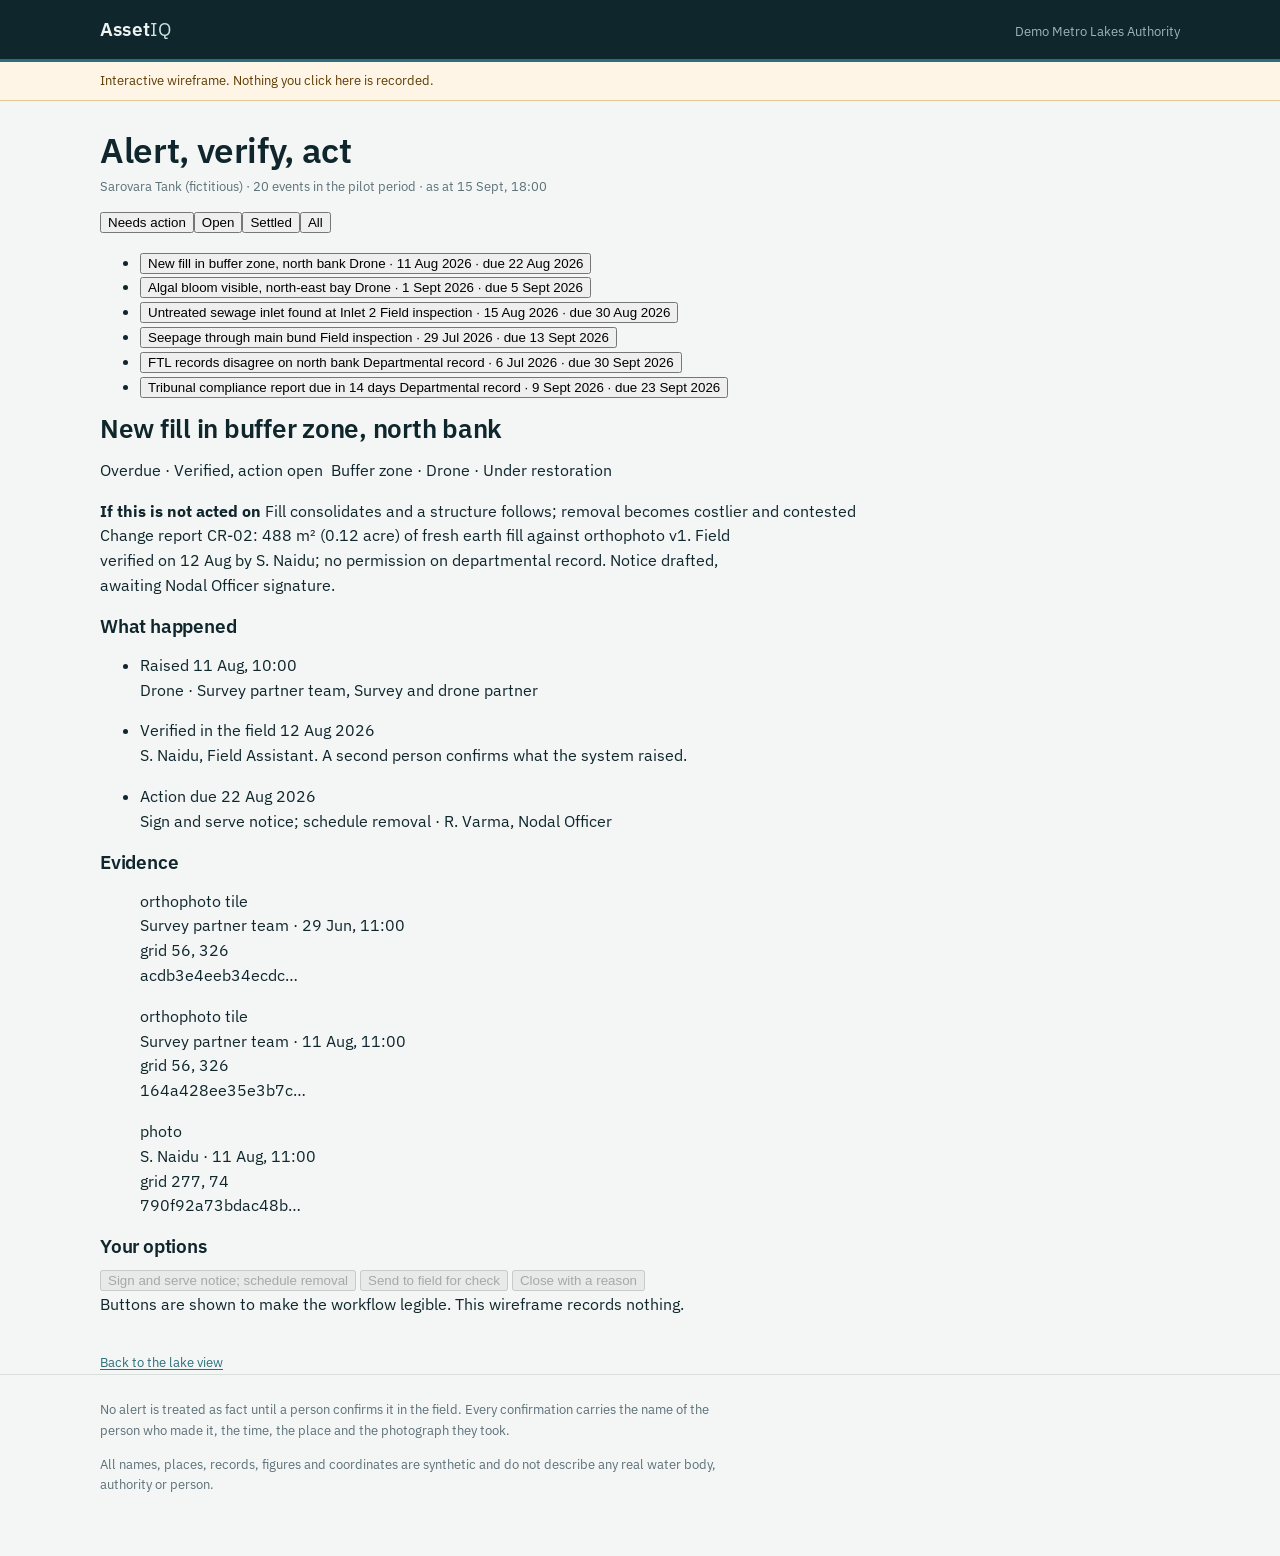
==== alerts.html @ a3ec504c "Add files via upload" ====
<!doctype html>
<html lang="en">
<head>
<meta charset="utf-8">
<meta name="viewport" content="width=device-width, initial-scale=1">
<meta name="robots" content="noindex, nofollow">
<title>Alerts — AssetIQ</title>
<link rel="preconnect" href="https://fonts.googleapis.com">
<link rel="preconnect" href="https://fonts.gstatic.com" crossorigin>
<link href="https://fonts.googleapis.com/css2?family=IBM+Plex+Sans:wght@400;600&display=swap" rel="stylesheet">
<link rel="stylesheet" href="assets/css/aiq.css">
</head>
<body>

<header class="masthead">
  <div class="wrap">
    <span class="wordmark">Asset<span>IQ</span></span>
    <span class="authority" id="authority"></span>
  </div>
</header>

<div class="demo-banner">
  <div class="wrap">Interactive wireframe. Nothing you click here is recorded.</div>
</div>

<main class="wrap">
  <section class="lake-head">
    <div class="row">
      <div>
        <h1>Alert, verify, act</h1>
        <p class="sub" id="sub"></p>
      </div>
    </div>
  </section>

  <div class="two-pane">
    <div>
      <div class="filters" id="filters"></div>
      <ul class="alert-list" id="list"></ul>
    </div>
    <section class="detail" id="detail"></section>
  </div>

  <a class="backlink" href="lake.html">Back to the lake view</a>
</main>

<footer class="site">
  <div class="wrap">
    <p>No alert is treated as fact until a person confirms it in the field. Every confirmation carries the name of the person who made it, the time, the place and the photograph they took.</p>
    <p id="dataline"></p>
  </div>
</footer>

<script src="assets/js/aiq-data.js"></script>
<script>
const FILTERS = [
  { id: "action", label: "Needs action" },
  { id: "open", label: "Open" },
  { id: "closed", label: "Settled" },
  { id: "all", label: "All" }
];
const OPEN_STATES = ["open", "verified_action_open", "escalated", "recorded"];

(async () => {
  const data = await aiqLoad().catch(err => { console.error(err); return null; });
  if (!data) {
    document.getElementById("sub").textContent =
      "The demonstration data did not load. Serve this folder over HTTP rather than opening the file directly.";
    return;
  }
  const asOf = data.officer_view.as_of.slice(0, 10);
  const byId = Object.fromEntries(data.events.map(e => [e.id, e]));
  const userName = id => {
    const u = data.users.find(u => u.id === id);
    return u ? `${u.name}, ${u.role}` : (id || "—");
  };
  const late = e => e.deadline && e.deadline < asOf && OPEN_STATES.includes(e.status);
  const state = e => ({
    open: "Waiting on verification or action",
    verified_action_open: "Verified, action open",
    escalated: "Escalated for a ruling",
    recorded: "Recorded, no action needed",
    rejected: "Checked and dismissed",
    closed: "Closed"
  })[e.status] || e.status;

  document.getElementById("authority").textContent = data.authority.name;
  document.getElementById("sub").textContent =
    `${data.asset.display_name} · ${data.events.length} events in the pilot period · as at ${AIQ.dateTime(data.officer_view.as_of)}`;
  document.getElementById("dataline").textContent = data.meta.disclaimer;

  let filter = "action";
  const match = e => filter === "all" ? true
    : filter === "closed" ? !OPEN_STATES.includes(e.status)
    : filter === "open" ? OPEN_STATES.includes(e.status)
    : late(e) || data.officer_view.needs_decision_today.some(d => d.event === e.id);

  function renderFilters() {
    document.getElementById("filters").innerHTML = FILTERS.map(f =>
      `<button type="button" data-f="${f.id}" aria-pressed="${f.id === filter}">${f.label}</button>`).join("");
    document.querySelectorAll("#filters button").forEach(b =>
      b.addEventListener("click", () => { filter = b.dataset.f; renderFilters(); renderList(); }));
  }

  function renderList() {
    const rows = data.events.filter(match);
    document.getElementById("list").innerHTML = rows.length ? rows.map(e =>
      `<li><button type="button" data-id="${e.id}" aria-current="${e.id === current}">
         <span class="t">${e.title}</span>
         <span class="m">${AIQ.source(e.evidence_source)} · ${AIQ.date(e.raised_at)}${
           e.deadline ? ` · <span class="${late(e) ? "late" : ""}">due ${AIQ.date(e.deadline)}</span>` : ""}</span>
       </button></li>`).join("")
      : `<li><span class="m" style="display:block;padding:0.9rem">Nothing in this group.</span></li>`;
    document.querySelectorAll("#list button").forEach(b =>
      b.addEventListener("click", () => select(b.dataset.id)));
  }

  function chain(e) {
    const steps = [];
    steps.push({ cls: "done", step: "Raised", when: AIQ.dateTime(e.raised_at),
      text: `${AIQ.source(e.evidence_source)}${e.raised_by ? ` · ${userName(e.raised_by)}` : ""}` });

    if (e.status === "rejected") {
      steps.push({ cls: "done", step: "Checked and dismissed",
        when: e.closed_on ? AIQ.date(e.closed_on) : "",
        text: `${userName(e.verified_by || e.owner)} checked it on the ground and found no fault. ` +
              `The alert stays on record with the reason.` });
    } else if (e.verified_by) {
      steps.push({ cls: "done", step: "Verified in the field",
        when: e.verified_on ? AIQ.date(e.verified_on) : "",
        text: `${userName(e.verified_by)}. A second person confirms what the system raised.` });
    } else if (OPEN_STATES.includes(e.status)) {
      steps.push({ cls: "waiting", step: "Verification pending", when: "",
        text: "Nobody has confirmed this on the ground yet." });
    }

    if (e.action) {
      steps.push({ cls: e.status === "closed" ? "done" : "waiting", step: "Action", when: e.deadline ? `due ${AIQ.date(e.deadline)}` : "",
        text: `${e.action} · ${userName(e.owner)}` });
    } else if (e.status === "closed") {
      steps.push({ cls: "done", step: "Closed", when: AIQ.date(e.closed_on), text: userName(e.owner) });
    }
    if (e.compliance_target) {
      const c = data.compliance_targets.find(c => c.id === e.compliance_target);
      if (c) steps.push({ cls: "waiting", step: "Feeds compliance", when: `due ${AIQ.date(c.next_due)}`,
        text: `${c.report} — ${c.authority}` });
    }
    return steps;
  }

  function evidence(e) {
    const ids = e.evidence || [];
    const items = data.media_ledger.filter(m => ids.includes(m.id) || (m.linked_to || []).includes(e.id));
    if (!items.length) return `<p class="wire-note">This event rests on records rather than captured media: ${ids.join(", ")}.</p>`;
    return `<div class="evidence">` + items.map(m => `
      <figure>
        <div class="frame">${m.kind.replace(/_/g, " ")}</div>
        <figcaption>
          <span class="who">${userName(m.captured_by).split(",")[0]}</span> · ${AIQ.dateTime(m.captured_at)}<br>
          grid ${m.location[0]}, ${m.location[1]}<br>
          <span class="hash">${m.sha256.slice(0, 16)}…</span>
        </figcaption>
      </figure>`).join("") + `</div>`;
  }

  let current = location.hash.slice(1) || "EV-01";
  if (!byId[current]) current = "EV-01";

  function select(id) {
    current = id;
    history.replaceState(null, "", "#" + id);
    const e = byId[id];
    const badge = late(e) ? "late" : OPEN_STATES.includes(e.status) ? "open" : "closed";
    document.getElementById("detail").innerHTML = `
      <h2>${e.title}</h2>
      <p class="tagline">
        <span class="badge ${badge}">${late(e) ? "Overdue · " : ""}${state(e)}</span>
        &nbsp;${AIQ.zone(data, e.zone)} · ${AIQ.source(e.evidence_source)} · ${AIQ.custody(e.custody_state)}
      </p>
      ${e.consequence_if_not_acted === "—" ? "" : `<div class="consequence">
        <strong>${OPEN_STATES.includes(e.status) ? "If this is not acted on" : "Why it was raised"}</strong>
        ${e.consequence_if_not_acted}
      </div>`}
      <p>${e.detail}</p>
      <h3>What happened</h3>
      <ul class="chain">${chain(e).map(s => `
        <li class="${s.cls}">
          <span class="step">${s.step}</span> <span class="when">${s.when}</span>
          <p>${s.text}</p>
        </li>`).join("")}</ul>
      <h3>Evidence</h3>
      ${evidence(e)}
      <h3>Your options</h3>
      <div class="actions">
        <button type="button" disabled>${e.action ? e.action : "Record a decision"}</button>
        <button type="button" class="secondary" disabled>Send to field for check</button>
        <button type="button" class="secondary" disabled>Close with a reason</button>
      </div>
      <p class="wire-note">Buttons are shown to make the workflow legible. This wireframe records nothing.</p>`;
    document.querySelectorAll("#list button").forEach(b =>
      b.setAttribute("aria-current", b.dataset.id === id));
  }

  renderFilters();
  renderList();
  if (!data.events.filter(match).some(e => e.id === current)) { filter = "all"; renderFilters(); renderList(); }
  select(current);
  window.addEventListener("hashchange", () => {
    const id = location.hash.slice(1);
    if (byId[id]) { filter = "all"; renderFilters(); renderList(); select(id); }
  });
})();
</script>
</body>
</html>
---- assets/css/aiq.css ----
/* AssetIQ prototype — base styles
   Palette takes its cue from survey drawings and water: deep water ink,
   silt slate, paper ground, with status colours reserved for status alone. */

:root {
  --ink: #0f262c;
  --ink-soft: #1c3a42;
  --slate: #5c7078;
  --paper: #f4f6f5;
  --surface: #ffffff;
  --line: #d7dedb;
  --line-strong: #a9b8b4;
  --water: #2a6f7d;
  --water-pale: #cfe0e2;
  --green: #2c6b45;
  --amber: #a65b00;
  --red: #94261f;
  --grey: #7e8c90;

  --step--1: 0.83rem;
  --step-0: 1rem;
  --step-1: 1.2rem;
  --step-2: 1.6rem;
  --step-3: 2.2rem;
  --step-4: 3rem;

  --gap: 1.25rem;
  --radius: 3px;
}

* { box-sizing: border-box; }

svg, img { max-width: 100%; }

html { scroll-padding-top: 5rem; }

body {
  margin: 0;
  overflow-x: hidden;
  background: var(--paper);
  color: var(--ink);
  font-family: "IBM Plex Sans", "Segoe UI", system-ui, sans-serif;
  font-size: var(--step-0);
  line-height: 1.55;
  font-variant-numeric: tabular-nums;
  -webkit-font-smoothing: antialiased;
}

h1, h2, h3 { line-height: 1.2; font-weight: 600; margin: 0 0 0.5em; letter-spacing: -0.01em; }
h1 { font-size: var(--step-3); }
h2 { font-size: var(--step-2); }
h3 { font-size: var(--step-1); }
p { margin: 0 0 1em; max-width: 68ch; }
a { color: var(--water); text-decoration-thickness: 1px; text-underline-offset: 2px; }
a:focus-visible, button:focus-visible { outline: 2px solid var(--water); outline-offset: 2px; }

.wrap { width: min(1080px, 100% - 3rem); margin-inline: auto; }

/* ---------------------------------------------------------------- masthead */
.masthead {
  background: var(--ink);
  color: #eef3f2;
  border-bottom: 3px solid var(--water);
}
.masthead .wrap { display: flex; align-items: baseline; gap: 1rem; padding: 0.9rem 0; flex-wrap: wrap; }
.wordmark { font-size: var(--step-1); font-weight: 600; letter-spacing: 0.01em; }
.wordmark span { color: var(--water-pale); font-weight: 400; }
.masthead .authority { color: #9fb6b8; font-size: var(--step--1); margin-left: auto; }

/* ---------------------------------------------------------------- banner */
.demo-banner {
  background: #fff5e6;
  border-bottom: 1px solid #e6c894;
  color: #5d3b00;
  font-size: var(--step--1);
}
.demo-banner .wrap { padding: 0.55rem 0; }

/* ---------------------------------------------------------------- hero */
.hero { padding: 2.5rem 0 1.5rem; }
.hero-grid { display: grid; grid-template-columns: minmax(0, 1fr) minmax(0, 1.3fr); gap: 2.5rem; align-items: center; }
.hero h1 { font-size: var(--step-4); max-width: 18ch; }
.hero .lede { font-size: var(--step-1); color: var(--ink-soft); }

.plan {
  background: var(--surface);
  border: 1px solid var(--line);
  border-radius: var(--radius);
  padding: 0.75rem;
}
.plan svg { display: block; width: 100%; height: auto; }
.plan figcaption { color: var(--slate); font-size: var(--step--1); padding: 0.5rem 0.25rem 0; }

/* schematic ink */
.plan-ink .catchment { fill: #eef2f0; stroke: var(--line-strong); stroke-dasharray: 6 4; }
.plan-ink .buffer { fill: #f7ecdc; stroke: #d9b98a; }
.plan-ink .ftl { fill: none; stroke: var(--ink-soft); stroke-width: 2.2; }
.plan-ink .water { fill: var(--water-pale); stroke: var(--water); stroke-width: 1.2; }
.plan-ink .bund { stroke: #7a6248; stroke-width: 4; fill: none; stroke-linecap: round; }
.plan-ink .node { fill: var(--surface); stroke: var(--ink-soft); stroke-width: 1.4; }
.plan-ink .node-label { font-size: 11px; fill: var(--slate); }
.plan-ink .flag { fill: none; stroke: var(--red); stroke-width: 2; }
.plan-ink .flag-label { font-size: 11px; fill: var(--red); }

/* ---------------------------------------------------------------- status */
.status-strip {
  display: flex; flex-wrap: wrap; gap: 0.35rem 2rem;
  border-top: 1px solid var(--line); border-bottom: 1px solid var(--line);
  padding: 0.9rem 0; margin: 1.5rem 0 2.5rem;
}
.status-strip div { display: flex; align-items: baseline; gap: 0.5rem; }
.status-strip dt { color: var(--slate); font-size: var(--step--1); }
.status-strip dd { margin: 0; font-weight: 600; }

.dot { width: 0.6rem; height: 0.6rem; border-radius: 50%; display: inline-block; }
.dot.green { background: var(--green); }
.dot.amber { background: var(--amber); }
.dot.red { background: var(--red); }
.dot.grey { background: var(--grey); }

/* ---------------------------------------------------------------- screens */
.screens { padding-bottom: 3rem; }
.screen-list { list-style: none; margin: 1.5rem 0 0; padding: 0; border-top: 1px solid var(--line); }
.screen-list li { border-bottom: 1px solid var(--line); }
.screen-list a, .screen-list .pending {
  display: grid; grid-template-columns: 2.2rem minmax(0, 18rem) 1fr auto;
  gap: 1rem; align-items: baseline; padding: 0.85rem 0.25rem; text-decoration: none; color: inherit;
}
.screen-list a:hover { background: #eaf0ef; }
.screen-list .pending { color: var(--slate); }
.screen-list .num { color: var(--slate); font-size: var(--step--1); }
.screen-list .name { font-weight: 600; }
.screen-list .what { color: var(--slate); font-size: var(--step--1); }
.screen-list .state { color: var(--slate); font-size: var(--step--1); white-space: nowrap; }
.screen-list a .state { color: var(--water); }

footer.site { border-top: 1px solid var(--line); padding: 1.5rem 0 3rem; color: var(--slate); font-size: var(--step--1); }
footer.site p { max-width: 80ch; }

@media (max-width: 800px) {
  .hero-grid { grid-template-columns: 1fr; gap: 1.5rem; }
  .hero h1 { font-size: var(--step-3); max-width: none; }
  .screen-list a, .screen-list .pending { grid-template-columns: 1.6rem 1fr; }
  .screen-list .what, .screen-list .state { grid-column: 2; }
}

@media (prefers-reduced-motion: reduce) {
  * { animation: none !important; transition: none !important; }
}

/* ================================================================ lake view */
.lake-head { padding: 1.75rem 0 0.75rem; }
.lake-head .row { display: flex; align-items: flex-end; justify-content: space-between; gap: 1rem; flex-wrap: wrap; }
.lake-head h1 { margin-bottom: 0.15em; }
.lake-head .sub { color: var(--slate); font-size: var(--step--1); margin: 0; }
.verdict { display: flex; align-items: center; gap: 0.6rem; font-weight: 600; }
.verdict .reason { font-weight: 400; color: var(--ink-soft); }

.cols { display: grid; grid-template-columns: minmax(0, 1fr) minmax(0, 1.15fr); gap: 2rem; align-items: start; padding-bottom: 3rem; }
.stack > * + * { margin-top: 1.75rem; }

.panel { background: var(--surface); border: 1px solid var(--line); border-radius: var(--radius); }
.panel > h2 { font-size: var(--step-1); margin: 0; padding: 0.8rem 1rem; border-bottom: 1px solid var(--line); }
.panel > .body { padding: 1rem; }
.panel > .body > :last-child { margin-bottom: 0; }

/* decisions — the one loud thing on the page */
.decisions { border-left: 4px solid var(--amber); }
.decisions ol { list-style: none; margin: 0; padding: 0; counter-reset: dec; }
.decisions li { display: grid; grid-template-columns: 1.6rem 1fr; gap: 0.75rem; padding: 0.85rem 0; border-bottom: 1px solid var(--line); }
.decisions li:last-child { border-bottom: 0; padding-bottom: 0; }
.decisions li::before { counter-increment: dec; content: counter(dec); color: var(--slate); font-size: var(--step--1); padding-top: 0.15rem; }
.decisions .ask { font-weight: 600; }
.decisions .why { color: var(--slate); font-size: var(--step--1); margin: 0.15rem 0 0; }

/* indicator grid */
.indicators { display: grid; grid-template-columns: repeat(2, minmax(0, 1fr)); }
.indicators div { padding: 0.7rem 1rem; border-top: 1px solid var(--line); }
.indicators div:nth-child(-n+2) { border-top: 0; }
.indicators div:nth-child(odd) { border-right: 1px solid var(--line); }
.indicators .k { display: flex; align-items: center; gap: 0.45rem; font-weight: 600; font-size: var(--step--1); }
.indicators .v { color: var(--slate); font-size: var(--step--1); margin: 0.1rem 0 0; }

/* event rows */
.events { list-style: none; margin: 0; padding: 0; }
.events li { padding: 0.8rem 1rem; border-top: 1px solid var(--line); }
.events li:first-child { border-top: 0; }
.events .title { font-weight: 600; }
.events .meta { color: var(--slate); font-size: var(--step--1); margin: 0.15rem 0 0; }
.events .late { color: var(--red); font-weight: 600; }
.events .owner { color: var(--ink-soft); }

/* charts */
.chart { width: 100%; height: auto; display: block; }
.chart .grid-line { stroke: var(--line); stroke-width: 1; }
.chart .limit { stroke: var(--red); stroke-width: 1; stroke-dasharray: 4 3; }
.chart .plot { fill: none; stroke: var(--water); stroke-width: 1.6; }
.chart .mark { fill: var(--red); }
.chart text { font-size: 10px; fill: var(--slate); }
.chart .band { fill: #f6e7e6; }
.caption { color: var(--slate); font-size: var(--step--1); margin: 0.5rem 0 0; }

/* progress */
.bars { list-style: none; margin: 0; padding: 0; }
.bars li { display: grid; grid-template-columns: 1fr 5rem; gap: 0.75rem; align-items: center; padding: 0.4rem 0; }
.bars .label { font-size: var(--step--1); }
.bars .track { grid-column: 1 / -1; height: 6px; background: #e8edeb; border-radius: 3px; overflow: hidden; }
.bars .fill { display: block; height: 100%; background: var(--water); }
.bars .pct { text-align: right; font-size: var(--step--1); font-weight: 600; }
.total { display: flex; justify-content: space-between; align-items: baseline; border-top: 1px solid var(--line); margin-top: 0.75rem; padding-top: 0.75rem; }
.total .big { font-size: var(--step-2); font-weight: 600; }

.backlink { display: inline-block; margin: 1.25rem 0 0; font-size: var(--step--1); }

@media (max-width: 860px) {
  .cols { grid-template-columns: 1fr; }
  .indicators { grid-template-columns: 1fr; }
  .indicators div:nth-child(odd) { border-right: 0; }
  .indicators div:nth-child(2) { border-top: 1px solid var(--line); }
}
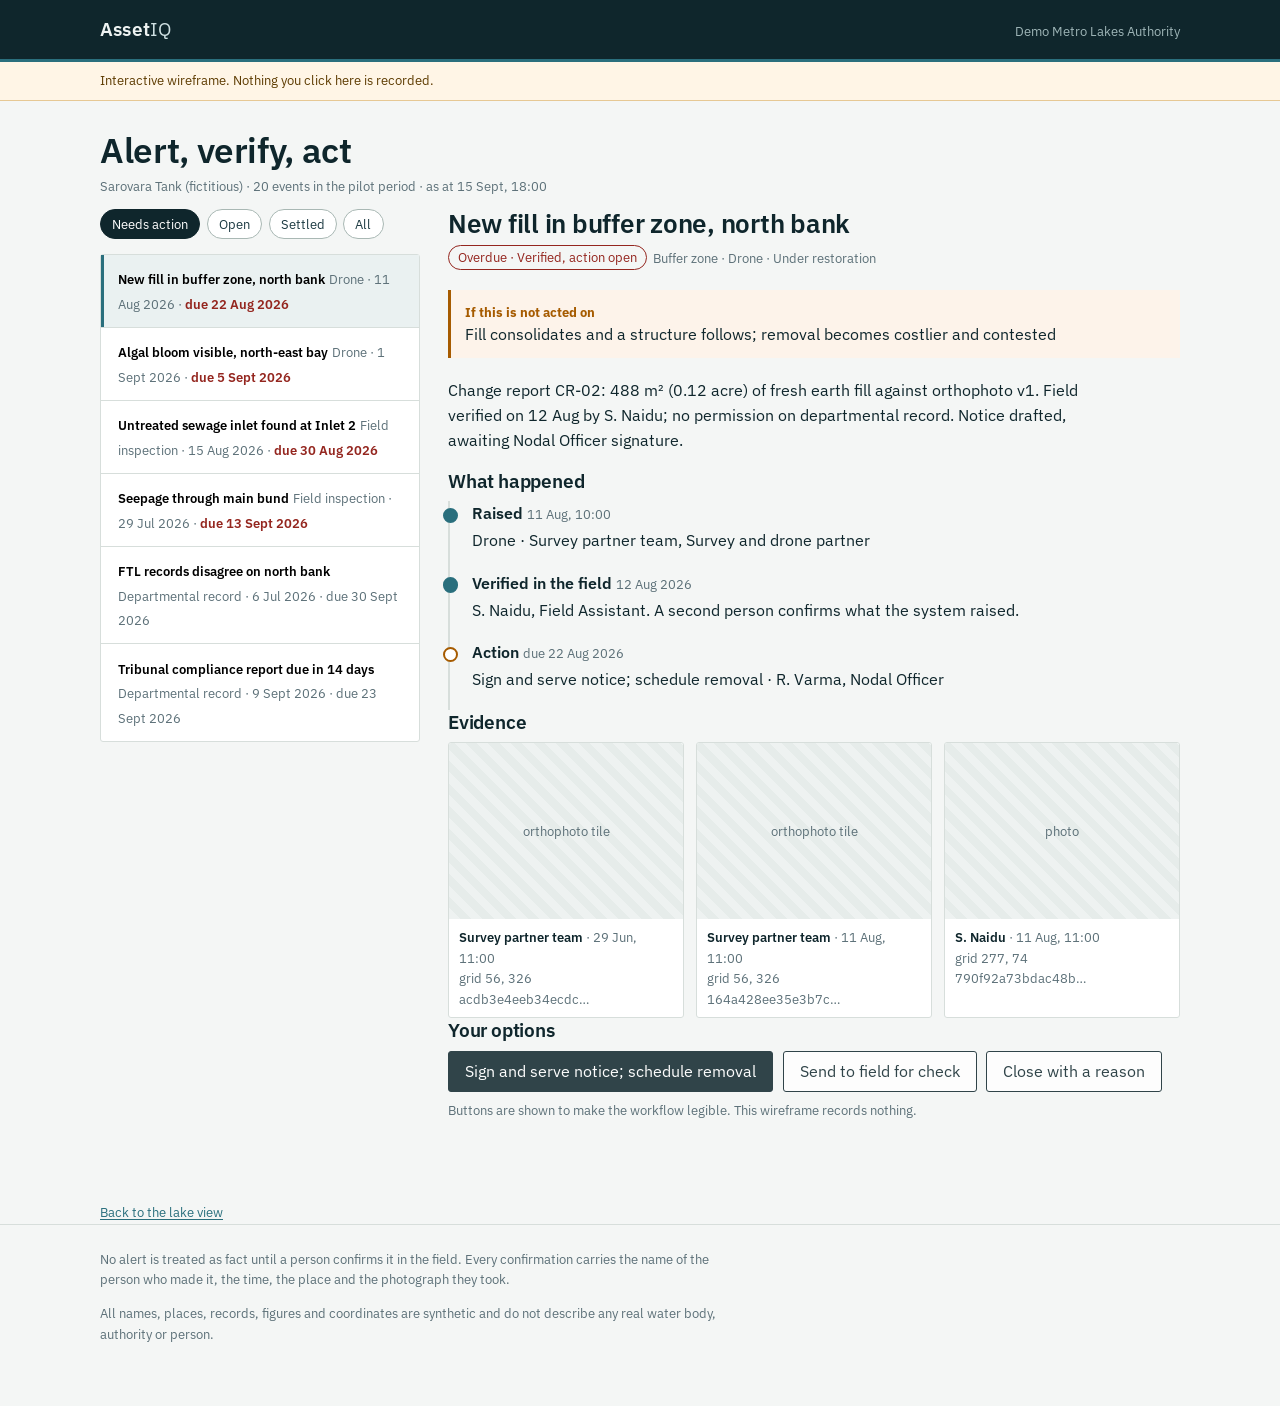
==== commit ece06f03: "Add files via upload" ====
--- a/alerts.html
+++ b/alerts.html
@@ -154,7 +154,7 @@
     if (!items.length) return `<p class="wire-note">This event rests on records rather than captured media: ${ids.join(", ")}.</p>`;
     return `<div class="evidence">` + items.map(m => `
       <figure>
-        <div class="frame">${m.kind.replace(/_/g, " ")}</div>
+        <div class="frame">${m.role_note || m.kind.replace(/_/g, " ")}</div>
         <figcaption>
           <span class="who">${userName(m.captured_by).split(",")[0]}</span> · ${AIQ.dateTime(m.captured_at)}<br>
           grid ${m.location[0]}, ${m.location[1]}<br>
--- a/assets/css/aiq.css
+++ b/assets/css/aiq.css
@@ -219,3 +219,61 @@
   .indicators div:nth-child(2) { border-top: 1px solid var(--line); }
 }
 
+.plan-ink .sensor { fill: var(--surface); stroke: var(--water); stroke-width: 1.6; }
+
+/* ================================================================ alerts */
+.two-pane { display: grid; grid-template-columns: minmax(0, 20rem) minmax(0, 1fr); gap: 1.75rem; align-items: start; padding-bottom: 3rem; }
+.filters { display: flex; flex-wrap: wrap; gap: 0.4rem; margin: 0 0 0.9rem; }
+.filters button {
+  font: inherit; font-size: var(--step--1); padding: 0.25rem 0.7rem; cursor: pointer;
+  background: var(--surface); border: 1px solid var(--line-strong); border-radius: 999px; color: var(--ink-soft);
+}
+.filters button[aria-pressed="true"] { background: var(--ink); border-color: var(--ink); color: #fff; }
+
+.alert-list { list-style: none; margin: 0; padding: 0; border: 1px solid var(--line); border-radius: var(--radius); background: var(--surface); }
+.alert-list li + li { border-top: 1px solid var(--line); }
+.alert-list button {
+  display: block; width: 100%; text-align: left; font: inherit; cursor: pointer;
+  background: none; border: 0; border-left: 3px solid transparent; padding: 0.7rem 0.9rem;
+}
+.alert-list button:hover { background: #eef2f1; }
+.alert-list button[aria-current="true"] { border-left-color: var(--water); background: #eaf1f1; }
+.alert-list .t { font-weight: 600; font-size: var(--step--1); }
+.alert-list .m { color: var(--slate); font-size: var(--step--1); margin: 0.1rem 0 0; }
+.alert-list .m .late { color: var(--red); font-weight: 600; }
+
+.detail h2 { margin-bottom: 0.2em; }
+.detail .tagline { color: var(--slate); font-size: var(--step--1); margin-bottom: 1.25rem; }
+.badge { display: inline-block; font-size: var(--step--1); padding: 0.1rem 0.55rem; border-radius: 999px; border: 1px solid var(--line-strong); color: var(--ink-soft); }
+.badge.open { border-color: var(--amber); color: var(--amber); }
+.badge.closed { border-color: var(--green); color: var(--green); }
+.badge.late { border-color: var(--red); color: var(--red); }
+
+.chain { list-style: none; margin: 0; padding: 0 0 0 1.35rem; border-left: 2px solid var(--line); }
+.chain li { position: relative; padding: 0 0 1.1rem 0; }
+.chain li::before {
+  content: ""; position: absolute; left: -1.78rem; top: 0.42rem;
+  width: 0.7rem; height: 0.7rem; border-radius: 50%; background: var(--surface); border: 2px solid var(--line-strong);
+}
+.chain li.done::before { background: var(--water); border-color: var(--water); }
+.chain li.waiting::before { border-color: var(--amber); }
+.chain .step { font-weight: 600; }
+.chain .when { color: var(--slate); font-size: var(--step--1); }
+.chain p { margin: 0.15rem 0 0; }
+
+.consequence { background: #fdf3ea; border-left: 3px solid var(--amber); padding: 0.7rem 0.9rem; margin: 0 0 1.25rem; }
+.consequence strong { display: block; font-size: var(--step--1); color: var(--amber); }
+
+.evidence { display: grid; grid-template-columns: repeat(auto-fill, minmax(11rem, 1fr)); gap: 0.75rem; }
+.evidence figure { margin: 0; border: 1px solid var(--line); border-radius: var(--radius); overflow: hidden; background: var(--surface); }
+.evidence .frame { aspect-ratio: 4 / 3; background: repeating-linear-gradient(45deg, #eef2f1, #eef2f1 8px, #e6ecea 8px, #e6ecea 16px); display: grid; place-items: center; color: var(--slate); font-size: var(--step--1); }
+.evidence figcaption { padding: 0.5rem 0.6rem; font-size: var(--step--1); color: var(--slate); }
+.evidence .hash { word-break: break-all; color: var(--slate); }
+.evidence .who { color: var(--ink); font-weight: 600; }
+
+.actions { display: flex; gap: 0.6rem; flex-wrap: wrap; margin-top: 0.4rem; }
+.actions button { font: inherit; padding: 0.45rem 1rem; border-radius: var(--radius); border: 1px solid var(--ink); background: var(--ink); color: #fff; cursor: not-allowed; opacity: 0.85; }
+.actions button.secondary { background: var(--surface); color: var(--ink); }
+.wire-note { color: var(--slate); font-size: var(--step--1); margin-top: 0.5rem; }
+
+@media (max-width: 860px) { .two-pane { grid-template-columns: 1fr; } }
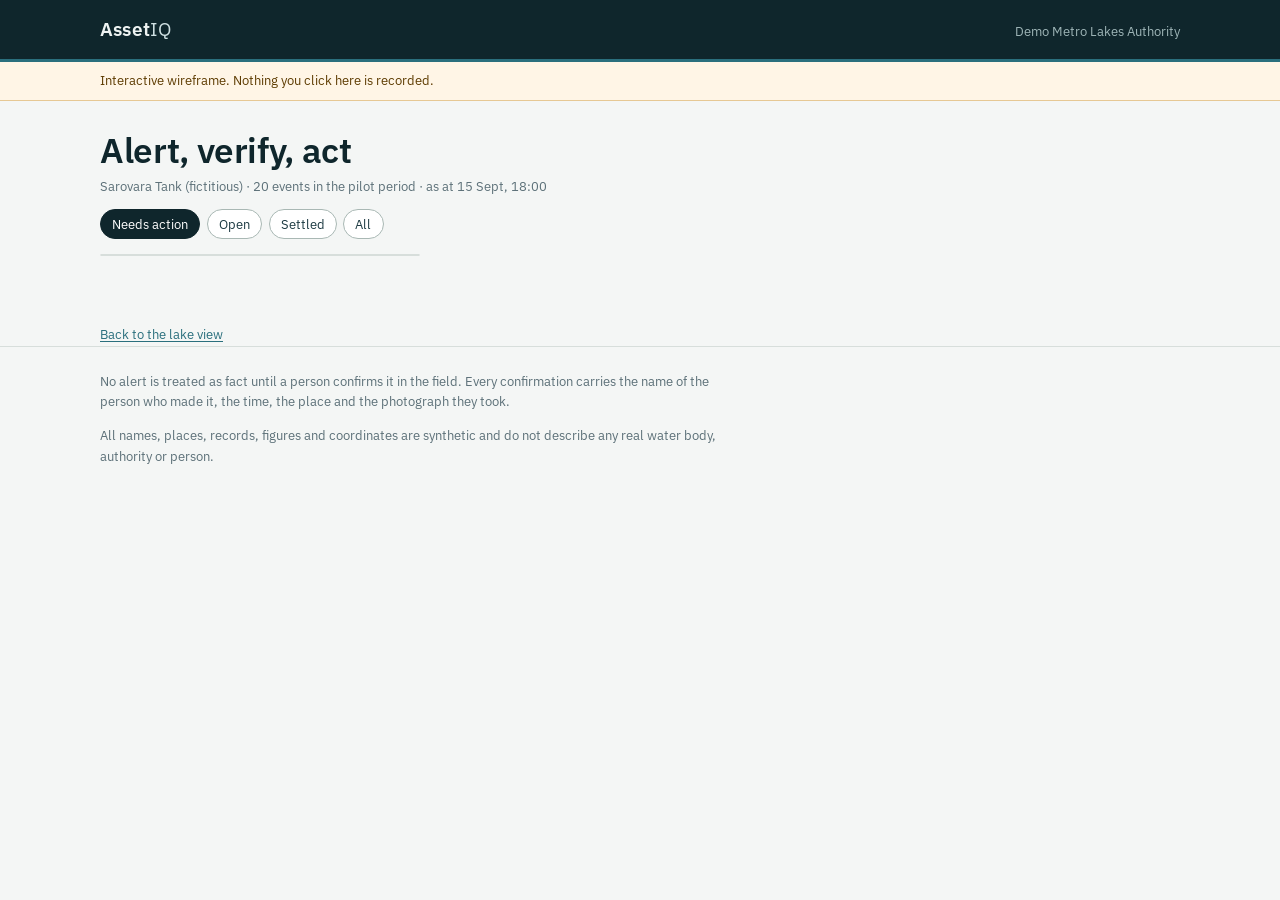
==== commit 69e3ae82: "Add files via upload" ====
--- a/alerts.html
+++ b/alerts.html
@@ -29,6 +29,7 @@
       <div>
         <h1>Alert, verify, act</h1>
         <p class="sub" id="sub"></p>
+        <p class="sub" id="demo-state"></p>
       </div>
     </div>
   </section>
@@ -69,7 +70,9 @@
     return;
   }
   const asOf = data.officer_view.as_of.slice(0, 10);
-  const byId = Object.fromEntries(data.events.map(e => [e.id, e]));
+  const rawById = Object.fromEntries(data.events.map(e => [e.id, e]));
+  const byId = id => AIQ.withAction(rawById[id]);
+  const allEvents = () => data.events.map(AIQ.withAction);
   const userName = id => {
     const u = data.users.find(u => u.id === id);
     return u ? `${u.name}, ${u.role}` : (id || "—");
@@ -93,7 +96,7 @@
   const match = e => filter === "all" ? true
     : filter === "closed" ? !OPEN_STATES.includes(e.status)
     : filter === "open" ? OPEN_STATES.includes(e.status)
-    : late(e) || data.officer_view.needs_decision_today.some(d => d.event === e.id);
+    : OPEN_STATES.includes(e.status) && (late(e) || data.officer_view.needs_decision_today.some(d => d.event === e.id));
 
   function renderFilters() {
     document.getElementById("filters").innerHTML = FILTERS.map(f =>
@@ -103,7 +106,7 @@
   }
 
   function renderList() {
-    const rows = data.events.filter(match);
+    const rows = allEvents().filter(match);
     document.getElementById("list").innerHTML = rows.length ? rows.map(e =>
       `<li><button type="button" data-id="${e.id}" aria-current="${e.id === current}">
          <span class="t">${e.title}</span>
@@ -113,6 +116,36 @@
       : `<li><span class="m" style="display:block;padding:0.9rem">Nothing in this group.</span></li>`;
     document.querySelectorAll("#list button").forEach(b =>
       b.addEventListener("click", () => select(b.dataset.id)));
+  }
+
+
+  function actionPanel(e) {
+    if (e.demo_action) {
+      return `<div class="taken">
+        <strong>${e.demo_action.label}</strong>
+        <p>${e.demo_action.by} · ${AIQ.dateTime(e.demo_action.at)}${e.demo_action.note ? ` · “${e.demo_action.note}”` : ""}</p>
+      </div>`;
+    }
+    if (!OPEN_STATES.includes(e.status)) {
+      return `<p class="wire-note">This one is settled. Nothing is waiting on you.</p>`;
+    }
+    return `<div class="actions">
+        <button type="button" id="do-act" data-label="${e.action || "Decision recorded"}">${e.action || "Record a decision"}</button>
+        <button type="button" class="secondary" id="do-field">Send to field for check</button>
+        <button type="button" class="secondary" id="do-close">Close with a reason</button>
+      </div>
+      <label class="reason-row" for="reason">Note (optional)</label>
+      <input id="reason" type="text" placeholder="e.g. removal scheduled for Monday with the revenue team">`;
+  }
+
+  function renderBanner() {
+    const n = AIQ.actions.count();
+    const el = document.getElementById("demo-state");
+    el.innerHTML = n
+      ? `${n} decision${n > 1 ? "s" : ""} recorded in this tab. <button type="button" class="linkish" id="reset">Reset the demonstration</button>`
+      : "";
+    const r = document.getElementById("reset");
+    if (r) r.addEventListener("click", () => { AIQ.actions.clear(); renderList(); select(current); renderBanner(); });
   }
 
   function chain(e) {
@@ -135,11 +168,16 @@
     }
 
     if (e.action) {
-      steps.push({ cls: e.status === "closed" ? "done" : "waiting", step: "Action", when: e.deadline ? `due ${AIQ.date(e.deadline)}` : "",
+      steps.push({ cls: (e.status === "closed" || e.demo_action) ? "done" : "waiting", step: "Action", when: e.deadline ? `due ${AIQ.date(e.deadline)}` : "",
         text: `${e.action} · ${userName(e.owner)}` });
     } else if (e.status === "closed") {
       steps.push({ cls: "done", step: "Closed", when: AIQ.date(e.closed_on), text: userName(e.owner) });
     }
+    if (e.demo_action) {
+      steps.push({ cls: "done", step: e.demo_action.label, when: AIQ.dateTime(e.demo_action.at),
+        text: `${e.demo_action.by}${e.demo_action.note ? ` · “${e.demo_action.note}”` : ""}` });
+    }
+
     if (e.compliance_target) {
       const c = data.compliance_targets.find(c => c.id === e.compliance_target);
       if (c) steps.push({ cls: "waiting", step: "Feeds compliance", when: `due ${AIQ.date(c.next_due)}`,
@@ -164,12 +202,12 @@
   }
 
   let current = location.hash.slice(1) || "EV-01";
-  if (!byId[current]) current = "EV-01";
+  if (!rawById[current]) current = "EV-01";
 
   function select(id) {
     current = id;
     history.replaceState(null, "", "#" + id);
-    const e = byId[id];
+    const e = byId(id);
     const badge = late(e) ? "late" : OPEN_STATES.includes(e.status) ? "open" : "closed";
     document.getElementById("detail").innerHTML = `
       <h2>${e.title}</h2>
@@ -191,23 +229,41 @@
       <h3>Evidence</h3>
       ${evidence(e)}
       <h3>Your options</h3>
-      <div class="actions">
-        <button type="button" disabled>${e.action ? e.action : "Record a decision"}</button>
-        <button type="button" class="secondary" disabled>Send to field for check</button>
-        <button type="button" class="secondary" disabled>Close with a reason</button>
-      </div>
-      <p class="wire-note">Buttons are shown to make the workflow legible. This wireframe records nothing.</p>`;
+      ${actionPanel(e)}
+      ${e.demo_action ? `<p class="wire-note">Recorded in this browser tab only, at ${AIQ.dateTime(e.demo_action.at)}. It disappears when the page is refreshed.
+        <button type="button" class="linkish" id="undo">Undo</button></p>` : `<p class="wire-note">Decisions taken here live in this browser tab only. Nothing is sent anywhere.</p>`}`;
+
+    const panel = document.getElementById("detail");
+    const act = (status, label) => {
+      const note = (document.getElementById("reason") || {}).value || "";
+      AIQ.actions.record(e.id, { status, label, note, by: "R. Varma, Nodal Officer" });
+      renderList(); select(e.id); renderBanner();
+    };
+    const b1 = document.getElementById("do-act");
+    if (b1) b1.addEventListener("click", () => act("closed", b1.dataset.label));
+    const b2 = document.getElementById("do-field");
+    if (b2) b2.addEventListener("click", () => act("open", "Sent to the field for a check"));
+    const b3 = document.getElementById("do-close");
+    if (b3) b3.addEventListener("click", () => act("rejected", "Closed with a reason"));
+    const u = document.getElementById("undo");
+    if (u) u.addEventListener("click", () => {
+      const a = AIQ.actions.all(); delete a[e.id];
+      sessionStorage.setItem(AIQ.actions.KEY, JSON.stringify(a));
+      renderList(); select(e.id); renderBanner();
+    });
+
     document.querySelectorAll("#list button").forEach(b =>
       b.setAttribute("aria-current", b.dataset.id === id));
   }
 
   renderFilters();
   renderList();
-  if (!data.events.filter(match).some(e => e.id === current)) { filter = "all"; renderFilters(); renderList(); }
+  renderBanner();
+  if (!allEvents().filter(match).some(e => e.id === current)) { filter = "all"; renderFilters(); renderList(); }
   select(current);
   window.addEventListener("hashchange", () => {
     const id = location.hash.slice(1);
-    if (byId[id]) { filter = "all"; renderFilters(); renderList(); select(id); }
+    if (rawById[id]) { filter = "all"; renderFilters(); renderList(); select(id); }
   });
 })();
 </script>
--- a/assets/css/aiq.css
+++ b/assets/css/aiq.css
@@ -1,279 +1,279 @@
-/* AssetIQ prototype — base styles
-   Palette takes its cue from survey drawings and water: deep water ink,
-   silt slate, paper ground, with status colours reserved for status alone. */
-
-:root {
-  --ink: #0f262c;
-  --ink-soft: #1c3a42;
-  --slate: #5c7078;
-  --paper: #f4f6f5;
-  --surface: #ffffff;
-  --line: #d7dedb;
-  --line-strong: #a9b8b4;
-  --water: #2a6f7d;
-  --water-pale: #cfe0e2;
-  --green: #2c6b45;
-  --amber: #a65b00;
-  --red: #94261f;
-  --grey: #7e8c90;
-
-  --step--1: 0.83rem;
-  --step-0: 1rem;
-  --step-1: 1.2rem;
-  --step-2: 1.6rem;
-  --step-3: 2.2rem;
-  --step-4: 3rem;
-
-  --gap: 1.25rem;
-  --radius: 3px;
-}
-
-* { box-sizing: border-box; }
-
-svg, img { max-width: 100%; }
-
-html { scroll-padding-top: 5rem; }
-
-body {
-  margin: 0;
-  overflow-x: hidden;
-  background: var(--paper);
-  color: var(--ink);
-  font-family: "IBM Plex Sans", "Segoe UI", system-ui, sans-serif;
-  font-size: var(--step-0);
-  line-height: 1.55;
-  font-variant-numeric: tabular-nums;
-  -webkit-font-smoothing: antialiased;
-}
-
-h1, h2, h3 { line-height: 1.2; font-weight: 600; margin: 0 0 0.5em; letter-spacing: -0.01em; }
-h1 { font-size: var(--step-3); }
-h2 { font-size: var(--step-2); }
-h3 { font-size: var(--step-1); }
-p { margin: 0 0 1em; max-width: 68ch; }
-a { color: var(--water); text-decoration-thickness: 1px; text-underline-offset: 2px; }
-a:focus-visible, button:focus-visible { outline: 2px solid var(--water); outline-offset: 2px; }
-
-.wrap { width: min(1080px, 100% - 3rem); margin-inline: auto; }
-
-/* ---------------------------------------------------------------- masthead */
-.masthead {
-  background: var(--ink);
-  color: #eef3f2;
-  border-bottom: 3px solid var(--water);
-}
-.masthead .wrap { display: flex; align-items: baseline; gap: 1rem; padding: 0.9rem 0; flex-wrap: wrap; }
-.wordmark { font-size: var(--step-1); font-weight: 600; letter-spacing: 0.01em; }
-.wordmark span { color: var(--water-pale); font-weight: 400; }
-.masthead .authority { color: #9fb6b8; font-size: var(--step--1); margin-left: auto; }
-
-/* ---------------------------------------------------------------- banner */
-.demo-banner {
-  background: #fff5e6;
-  border-bottom: 1px solid #e6c894;
-  color: #5d3b00;
-  font-size: var(--step--1);
-}
-.demo-banner .wrap { padding: 0.55rem 0; }
-
-/* ---------------------------------------------------------------- hero */
-.hero { padding: 2.5rem 0 1.5rem; }
-.hero-grid { display: grid; grid-template-columns: minmax(0, 1fr) minmax(0, 1.3fr); gap: 2.5rem; align-items: center; }
-.hero h1 { font-size: var(--step-4); max-width: 18ch; }
-.hero .lede { font-size: var(--step-1); color: var(--ink-soft); }
-
-.plan {
-  background: var(--surface);
-  border: 1px solid var(--line);
-  border-radius: var(--radius);
-  padding: 0.75rem;
-}
-.plan svg { display: block; width: 100%; height: auto; }
-.plan figcaption { color: var(--slate); font-size: var(--step--1); padding: 0.5rem 0.25rem 0; }
-
-/* schematic ink */
-.plan-ink .catchment { fill: #eef2f0; stroke: var(--line-strong); stroke-dasharray: 6 4; }
-.plan-ink .buffer { fill: #f7ecdc; stroke: #d9b98a; }
-.plan-ink .ftl { fill: none; stroke: var(--ink-soft); stroke-width: 2.2; }
-.plan-ink .water { fill: var(--water-pale); stroke: var(--water); stroke-width: 1.2; }
-.plan-ink .bund { stroke: #7a6248; stroke-width: 4; fill: none; stroke-linecap: round; }
-.plan-ink .node { fill: var(--surface); stroke: var(--ink-soft); stroke-width: 1.4; }
-.plan-ink .node-label { font-size: 11px; fill: var(--slate); }
-.plan-ink .flag { fill: none; stroke: var(--red); stroke-width: 2; }
-.plan-ink .flag-label { font-size: 11px; fill: var(--red); }
-
-/* ---------------------------------------------------------------- status */
-.status-strip {
-  display: flex; flex-wrap: wrap; gap: 0.35rem 2rem;
-  border-top: 1px solid var(--line); border-bottom: 1px solid var(--line);
-  padding: 0.9rem 0; margin: 1.5rem 0 2.5rem;
-}
-.status-strip div { display: flex; align-items: baseline; gap: 0.5rem; }
-.status-strip dt { color: var(--slate); font-size: var(--step--1); }
-.status-strip dd { margin: 0; font-weight: 600; }
-
-.dot { width: 0.6rem; height: 0.6rem; border-radius: 50%; display: inline-block; }
-.dot.green { background: var(--green); }
-.dot.amber { background: var(--amber); }
-.dot.red { background: var(--red); }
-.dot.grey { background: var(--grey); }
-
-/* ---------------------------------------------------------------- screens */
-.screens { padding-bottom: 3rem; }
-.screen-list { list-style: none; margin: 1.5rem 0 0; padding: 0; border-top: 1px solid var(--line); }
-.screen-list li { border-bottom: 1px solid var(--line); }
-.screen-list a, .screen-list .pending {
-  display: grid; grid-template-columns: 2.2rem minmax(0, 18rem) 1fr auto;
-  gap: 1rem; align-items: baseline; padding: 0.85rem 0.25rem; text-decoration: none; color: inherit;
-}
-.screen-list a:hover { background: #eaf0ef; }
-.screen-list .pending { color: var(--slate); }
-.screen-list .num { color: var(--slate); font-size: var(--step--1); }
-.screen-list .name { font-weight: 600; }
-.screen-list .what { color: var(--slate); font-size: var(--step--1); }
-.screen-list .state { color: var(--slate); font-size: var(--step--1); white-space: nowrap; }
-.screen-list a .state { color: var(--water); }
-
-footer.site { border-top: 1px solid var(--line); padding: 1.5rem 0 3rem; color: var(--slate); font-size: var(--step--1); }
-footer.site p { max-width: 80ch; }
-
-@media (max-width: 800px) {
-  .hero-grid { grid-template-columns: 1fr; gap: 1.5rem; }
-  .hero h1 { font-size: var(--step-3); max-width: none; }
-  .screen-list a, .screen-list .pending { grid-template-columns: 1.6rem 1fr; }
-  .screen-list .what, .screen-list .state { grid-column: 2; }
-}
-
-@media (prefers-reduced-motion: reduce) {
-  * { animation: none !important; transition: none !important; }
-}
-
-/* ================================================================ lake view */
-.lake-head { padding: 1.75rem 0 0.75rem; }
-.lake-head .row { display: flex; align-items: flex-end; justify-content: space-between; gap: 1rem; flex-wrap: wrap; }
-.lake-head h1 { margin-bottom: 0.15em; }
-.lake-head .sub { color: var(--slate); font-size: var(--step--1); margin: 0; }
-.verdict { display: flex; align-items: center; gap: 0.6rem; font-weight: 600; }
-.verdict .reason { font-weight: 400; color: var(--ink-soft); }
-
-.cols { display: grid; grid-template-columns: minmax(0, 1fr) minmax(0, 1.15fr); gap: 2rem; align-items: start; padding-bottom: 3rem; }
-.stack > * + * { margin-top: 1.75rem; }
-
-.panel { background: var(--surface); border: 1px solid var(--line); border-radius: var(--radius); }
-.panel > h2 { font-size: var(--step-1); margin: 0; padding: 0.8rem 1rem; border-bottom: 1px solid var(--line); }
-.panel > .body { padding: 1rem; }
-.panel > .body > :last-child { margin-bottom: 0; }
-
-/* decisions — the one loud thing on the page */
-.decisions { border-left: 4px solid var(--amber); }
-.decisions ol { list-style: none; margin: 0; padding: 0; counter-reset: dec; }
-.decisions li { display: grid; grid-template-columns: 1.6rem 1fr; gap: 0.75rem; padding: 0.85rem 0; border-bottom: 1px solid var(--line); }
-.decisions li:last-child { border-bottom: 0; padding-bottom: 0; }
-.decisions li::before { counter-increment: dec; content: counter(dec); color: var(--slate); font-size: var(--step--1); padding-top: 0.15rem; }
-.decisions .ask { font-weight: 600; }
-.decisions .why { color: var(--slate); font-size: var(--step--1); margin: 0.15rem 0 0; }
-
-/* indicator grid */
-.indicators { display: grid; grid-template-columns: repeat(2, minmax(0, 1fr)); }
-.indicators div { padding: 0.7rem 1rem; border-top: 1px solid var(--line); }
-.indicators div:nth-child(-n+2) { border-top: 0; }
-.indicators div:nth-child(odd) { border-right: 1px solid var(--line); }
-.indicators .k { display: flex; align-items: center; gap: 0.45rem; font-weight: 600; font-size: var(--step--1); }
-.indicators .v { color: var(--slate); font-size: var(--step--1); margin: 0.1rem 0 0; }
-
-/* event rows */
-.events { list-style: none; margin: 0; padding: 0; }
-.events li { padding: 0.8rem 1rem; border-top: 1px solid var(--line); }
-.events li:first-child { border-top: 0; }
-.events .title { font-weight: 600; }
-.events .meta { color: var(--slate); font-size: var(--step--1); margin: 0.15rem 0 0; }
-.events .late { color: var(--red); font-weight: 600; }
-.events .owner { color: var(--ink-soft); }
-
-/* charts */
-.chart { width: 100%; height: auto; display: block; }
-.chart .grid-line { stroke: var(--line); stroke-width: 1; }
-.chart .limit { stroke: var(--red); stroke-width: 1; stroke-dasharray: 4 3; }
-.chart .plot { fill: none; stroke: var(--water); stroke-width: 1.6; }
-.chart .mark { fill: var(--red); }
-.chart text { font-size: 10px; fill: var(--slate); }
-.chart .band { fill: #f6e7e6; }
-.caption { color: var(--slate); font-size: var(--step--1); margin: 0.5rem 0 0; }
-
-/* progress */
-.bars { list-style: none; margin: 0; padding: 0; }
-.bars li { display: grid; grid-template-columns: 1fr 5rem; gap: 0.75rem; align-items: center; padding: 0.4rem 0; }
-.bars .label { font-size: var(--step--1); }
-.bars .track { grid-column: 1 / -1; height: 6px; background: #e8edeb; border-radius: 3px; overflow: hidden; }
-.bars .fill { display: block; height: 100%; background: var(--water); }
-.bars .pct { text-align: right; font-size: var(--step--1); font-weight: 600; }
-.total { display: flex; justify-content: space-between; align-items: baseline; border-top: 1px solid var(--line); margin-top: 0.75rem; padding-top: 0.75rem; }
-.total .big { font-size: var(--step-2); font-weight: 600; }
-
-.backlink { display: inline-block; margin: 1.25rem 0 0; font-size: var(--step--1); }
-
-@media (max-width: 860px) {
-  .cols { grid-template-columns: 1fr; }
-  .indicators { grid-template-columns: 1fr; }
-  .indicators div:nth-child(odd) { border-right: 0; }
-  .indicators div:nth-child(2) { border-top: 1px solid var(--line); }
-}
-
-.plan-ink .sensor { fill: var(--surface); stroke: var(--water); stroke-width: 1.6; }
-
-/* ================================================================ alerts */
-.two-pane { display: grid; grid-template-columns: minmax(0, 20rem) minmax(0, 1fr); gap: 1.75rem; align-items: start; padding-bottom: 3rem; }
-.filters { display: flex; flex-wrap: wrap; gap: 0.4rem; margin: 0 0 0.9rem; }
-.filters button {
-  font: inherit; font-size: var(--step--1); padding: 0.25rem 0.7rem; cursor: pointer;
-  background: var(--surface); border: 1px solid var(--line-strong); border-radius: 999px; color: var(--ink-soft);
-}
-.filters button[aria-pressed="true"] { background: var(--ink); border-color: var(--ink); color: #fff; }
-
-.alert-list { list-style: none; margin: 0; padding: 0; border: 1px solid var(--line); border-radius: var(--radius); background: var(--surface); }
-.alert-list li + li { border-top: 1px solid var(--line); }
-.alert-list button {
-  display: block; width: 100%; text-align: left; font: inherit; cursor: pointer;
-  background: none; border: 0; border-left: 3px solid transparent; padding: 0.7rem 0.9rem;
-}
-.alert-list button:hover { background: #eef2f1; }
-.alert-list button[aria-current="true"] { border-left-color: var(--water); background: #eaf1f1; }
-.alert-list .t { font-weight: 600; font-size: var(--step--1); }
-.alert-list .m { color: var(--slate); font-size: var(--step--1); margin: 0.1rem 0 0; }
-.alert-list .m .late { color: var(--red); font-weight: 600; }
-
-.detail h2 { margin-bottom: 0.2em; }
-.detail .tagline { color: var(--slate); font-size: var(--step--1); margin-bottom: 1.25rem; }
-.badge { display: inline-block; font-size: var(--step--1); padding: 0.1rem 0.55rem; border-radius: 999px; border: 1px solid var(--line-strong); color: var(--ink-soft); }
-.badge.open { border-color: var(--amber); color: var(--amber); }
-.badge.closed { border-color: var(--green); color: var(--green); }
-.badge.late { border-color: var(--red); color: var(--red); }
-
-.chain { list-style: none; margin: 0; padding: 0 0 0 1.35rem; border-left: 2px solid var(--line); }
-.chain li { position: relative; padding: 0 0 1.1rem 0; }
-.chain li::before {
-  content: ""; position: absolute; left: -1.78rem; top: 0.42rem;
-  width: 0.7rem; height: 0.7rem; border-radius: 50%; background: var(--surface); border: 2px solid var(--line-strong);
-}
-.chain li.done::before { background: var(--water); border-color: var(--water); }
-.chain li.waiting::before { border-color: var(--amber); }
-.chain .step { font-weight: 600; }
-.chain .when { color: var(--slate); font-size: var(--step--1); }
-.chain p { margin: 0.15rem 0 0; }
-
-.consequence { background: #fdf3ea; border-left: 3px solid var(--amber); padding: 0.7rem 0.9rem; margin: 0 0 1.25rem; }
-.consequence strong { display: block; font-size: var(--step--1); color: var(--amber); }
-
-.evidence { display: grid; grid-template-columns: repeat(auto-fill, minmax(11rem, 1fr)); gap: 0.75rem; }
-.evidence figure { margin: 0; border: 1px solid var(--line); border-radius: var(--radius); overflow: hidden; background: var(--surface); }
-.evidence .frame { aspect-ratio: 4 / 3; background: repeating-linear-gradient(45deg, #eef2f1, #eef2f1 8px, #e6ecea 8px, #e6ecea 16px); display: grid; place-items: center; color: var(--slate); font-size: var(--step--1); }
-.evidence figcaption { padding: 0.5rem 0.6rem; font-size: var(--step--1); color: var(--slate); }
-.evidence .hash { word-break: break-all; color: var(--slate); }
-.evidence .who { color: var(--ink); font-weight: 600; }
-
-.actions { display: flex; gap: 0.6rem; flex-wrap: wrap; margin-top: 0.4rem; }
-.actions button { font: inherit; padding: 0.45rem 1rem; border-radius: var(--radius); border: 1px solid var(--ink); background: var(--ink); color: #fff; cursor: not-allowed; opacity: 0.85; }
-.actions button.secondary { background: var(--surface); color: var(--ink); }
-.wire-note { color: var(--slate); font-size: var(--step--1); margin-top: 0.5rem; }
-
-@media (max-width: 860px) { .two-pane { grid-template-columns: 1fr; } }
+/* AssetIQ prototype — base styles
+   Palette takes its cue from survey drawings and water: deep water ink,
+   silt slate, paper ground, with status colours reserved for status alone. */
+
+:root {
+  --ink: #0f262c;
+  --ink-soft: #1c3a42;
+  --slate: #5c7078;
+  --paper: #f4f6f5;
+  --surface: #ffffff;
+  --line: #d7dedb;
+  --line-strong: #a9b8b4;
+  --water: #2a6f7d;
+  --water-pale: #cfe0e2;
+  --green: #2c6b45;
+  --amber: #a65b00;
+  --red: #94261f;
+  --grey: #7e8c90;
+
+  --step--1: 0.83rem;
+  --step-0: 1rem;
+  --step-1: 1.2rem;
+  --step-2: 1.6rem;
+  --step-3: 2.2rem;
+  --step-4: 3rem;
+
+  --gap: 1.25rem;
+  --radius: 3px;
+}
+
+* { box-sizing: border-box; }
+
+svg, img { max-width: 100%; }
+
+html { scroll-padding-top: 5rem; }
+
+body {
+  margin: 0;
+  overflow-x: hidden;
+  background: var(--paper);
+  color: var(--ink);
+  font-family: "IBM Plex Sans", "Segoe UI", system-ui, sans-serif;
+  font-size: var(--step-0);
+  line-height: 1.55;
+  font-variant-numeric: tabular-nums;
+  -webkit-font-smoothing: antialiased;
+}
+
+h1, h2, h3 { line-height: 1.2; font-weight: 600; margin: 0 0 0.5em; letter-spacing: -0.01em; }
+h1 { font-size: var(--step-3); }
+h2 { font-size: var(--step-2); }
+h3 { font-size: var(--step-1); }
+p { margin: 0 0 1em; max-width: 68ch; }
+a { color: var(--water); text-decoration-thickness: 1px; text-underline-offset: 2px; }
+a:focus-visible, button:focus-visible { outline: 2px solid var(--water); outline-offset: 2px; }
+
+.wrap { width: min(1080px, 100% - 3rem); margin-inline: auto; }
+
+/* ---------------------------------------------------------------- masthead */
+.masthead {
+  background: var(--ink);
+  color: #eef3f2;
+  border-bottom: 3px solid var(--water);
+}
+.masthead .wrap { display: flex; align-items: baseline; gap: 1rem; padding: 0.9rem 0; flex-wrap: wrap; }
+.wordmark { font-size: var(--step-1); font-weight: 600; letter-spacing: 0.01em; }
+.wordmark span { color: var(--water-pale); font-weight: 400; }
+.masthead .authority { color: #9fb6b8; font-size: var(--step--1); margin-left: auto; }
+
+/* ---------------------------------------------------------------- banner */
+.demo-banner {
+  background: #fff5e6;
+  border-bottom: 1px solid #e6c894;
+  color: #5d3b00;
+  font-size: var(--step--1);
+}
+.demo-banner .wrap { padding: 0.55rem 0; }
+
+/* ---------------------------------------------------------------- hero */
+.hero { padding: 2.5rem 0 1.5rem; }
+.hero-grid { display: grid; grid-template-columns: minmax(0, 1fr) minmax(0, 1.3fr); gap: 2.5rem; align-items: center; }
+.hero h1 { font-size: var(--step-4); max-width: 18ch; }
+.hero .lede { font-size: var(--step-1); color: var(--ink-soft); }
+
+.plan {
+  background: var(--surface);
+  border: 1px solid var(--line);
+  border-radius: var(--radius);
+  padding: 0.75rem;
+}
+.plan svg { display: block; width: 100%; height: auto; }
+.plan figcaption { color: var(--slate); font-size: var(--step--1); padding: 0.5rem 0.25rem 0; }
+
+/* schematic ink */
+.plan-ink .catchment { fill: #eef2f0; stroke: var(--line-strong); stroke-dasharray: 6 4; }
+.plan-ink .buffer { fill: #f7ecdc; stroke: #d9b98a; }
+.plan-ink .ftl { fill: none; stroke: var(--ink-soft); stroke-width: 2.2; }
+.plan-ink .water { fill: var(--water-pale); stroke: var(--water); stroke-width: 1.2; }
+.plan-ink .bund { stroke: #7a6248; stroke-width: 4; fill: none; stroke-linecap: round; }
+.plan-ink .node { fill: var(--surface); stroke: var(--ink-soft); stroke-width: 1.4; }
+.plan-ink .node-label { font-size: 11px; fill: var(--slate); }
+.plan-ink .flag { fill: none; stroke: var(--red); stroke-width: 2; }
+.plan-ink .flag-label { font-size: 11px; fill: var(--red); }
+
+/* ---------------------------------------------------------------- status */
+.status-strip {
+  display: flex; flex-wrap: wrap; gap: 0.35rem 2rem;
+  border-top: 1px solid var(--line); border-bottom: 1px solid var(--line);
+  padding: 0.9rem 0; margin: 1.5rem 0 2.5rem;
+}
+.status-strip div { display: flex; align-items: baseline; gap: 0.5rem; }
+.status-strip dt { color: var(--slate); font-size: var(--step--1); }
+.status-strip dd { margin: 0; font-weight: 600; }
+
+.dot { width: 0.6rem; height: 0.6rem; border-radius: 50%; display: inline-block; }
+.dot.green { background: var(--green); }
+.dot.amber { background: var(--amber); }
+.dot.red { background: var(--red); }
+.dot.grey { background: var(--grey); }
+
+/* ---------------------------------------------------------------- screens */
+.screens { padding-bottom: 3rem; }
+.screen-list { list-style: none; margin: 1.5rem 0 0; padding: 0; border-top: 1px solid var(--line); }
+.screen-list li { border-bottom: 1px solid var(--line); }
+.screen-list a, .screen-list .pending {
+  display: grid; grid-template-columns: 2.2rem minmax(0, 18rem) 1fr auto;
+  gap: 1rem; align-items: baseline; padding: 0.85rem 0.25rem; text-decoration: none; color: inherit;
+}
+.screen-list a:hover { background: #eaf0ef; }
+.screen-list .pending { color: var(--slate); }
+.screen-list .num { color: var(--slate); font-size: var(--step--1); }
+.screen-list .name { font-weight: 600; }
+.screen-list .what { color: var(--slate); font-size: var(--step--1); }
+.screen-list .state { color: var(--slate); font-size: var(--step--1); white-space: nowrap; }
+.screen-list a .state { color: var(--water); }
+
+footer.site { border-top: 1px solid var(--line); padding: 1.5rem 0 3rem; color: var(--slate); font-size: var(--step--1); }
+footer.site p { max-width: 80ch; }
+
+@media (max-width: 800px) {
+  .hero-grid { grid-template-columns: 1fr; gap: 1.5rem; }
+  .hero h1 { font-size: var(--step-3); max-width: none; }
+  .screen-list a, .screen-list .pending { grid-template-columns: 1.6rem 1fr; }
+  .screen-list .what, .screen-list .state { grid-column: 2; }
+}
+
+@media (prefers-reduced-motion: reduce) {
+  * { animation: none !important; transition: none !important; }
+}
+
+/* ================================================================ lake view */
+.lake-head { padding: 1.75rem 0 0.75rem; }
+.lake-head .row { display: flex; align-items: flex-end; justify-content: space-between; gap: 1rem; flex-wrap: wrap; }
+.lake-head h1 { margin-bottom: 0.15em; }
+.lake-head .sub { color: var(--slate); font-size: var(--step--1); margin: 0; }
+.verdict { display: flex; align-items: center; gap: 0.6rem; font-weight: 600; }
+.verdict .reason { font-weight: 400; color: var(--ink-soft); }
+
+.cols { display: grid; grid-template-columns: minmax(0, 1fr) minmax(0, 1.15fr); gap: 2rem; align-items: start; padding-bottom: 3rem; }
+.stack > * + * { margin-top: 1.75rem; }
+
+.panel { background: var(--surface); border: 1px solid var(--line); border-radius: var(--radius); }
+.panel > h2 { font-size: var(--step-1); margin: 0; padding: 0.8rem 1rem; border-bottom: 1px solid var(--line); }
+.panel > .body { padding: 1rem; }
+.panel > .body > :last-child { margin-bottom: 0; }
+
+/* decisions — the one loud thing on the page */
+.decisions { border-left: 4px solid var(--amber); }
+.decisions ol { list-style: none; margin: 0; padding: 0; counter-reset: dec; }
+.decisions li { display: grid; grid-template-columns: 1.6rem 1fr; gap: 0.75rem; padding: 0.85rem 0; border-bottom: 1px solid var(--line); }
+.decisions li:last-child { border-bottom: 0; padding-bottom: 0; }
+.decisions li::before { counter-increment: dec; content: counter(dec); color: var(--slate); font-size: var(--step--1); padding-top: 0.15rem; }
+.decisions .ask { font-weight: 600; }
+.decisions .why { color: var(--slate); font-size: var(--step--1); margin: 0.15rem 0 0; }
+
+/* indicator grid */
+.indicators { display: grid; grid-template-columns: repeat(2, minmax(0, 1fr)); }
+.indicators div { padding: 0.7rem 1rem; border-top: 1px solid var(--line); }
+.indicators div:nth-child(-n+2) { border-top: 0; }
+.indicators div:nth-child(odd) { border-right: 1px solid var(--line); }
+.indicators .k { display: flex; align-items: center; gap: 0.45rem; font-weight: 600; font-size: var(--step--1); }
+.indicators .v { color: var(--slate); font-size: var(--step--1); margin: 0.1rem 0 0; }
+
+/* event rows */
+.events { list-style: none; margin: 0; padding: 0; }
+.events li { padding: 0.8rem 1rem; border-top: 1px solid var(--line); }
+.events li:first-child { border-top: 0; }
+.events .title { font-weight: 600; }
+.events .meta { color: var(--slate); font-size: var(--step--1); margin: 0.15rem 0 0; }
+.events .late { color: var(--red); font-weight: 600; }
+.events .owner { color: var(--ink-soft); }
+
+/* charts */
+.chart { width: 100%; height: auto; display: block; }
+.chart .grid-line { stroke: var(--line); stroke-width: 1; }
+.chart .limit { stroke: var(--red); stroke-width: 1; stroke-dasharray: 4 3; }
+.chart .plot { fill: none; stroke: var(--water); stroke-width: 1.6; }
+.chart .mark { fill: var(--red); }
+.chart text { font-size: 10px; fill: var(--slate); }
+.chart .band { fill: #f6e7e6; }
+.caption { color: var(--slate); font-size: var(--step--1); margin: 0.5rem 0 0; }
+
+/* progress */
+.bars { list-style: none; margin: 0; padding: 0; }
+.bars li { display: grid; grid-template-columns: 1fr 5rem; gap: 0.75rem; align-items: center; padding: 0.4rem 0; }
+.bars .label { font-size: var(--step--1); }
+.bars .track { grid-column: 1 / -1; height: 6px; background: #e8edeb; border-radius: 3px; overflow: hidden; }
+.bars .fill { display: block; height: 100%; background: var(--water); }
+.bars .pct { text-align: right; font-size: var(--step--1); font-weight: 600; }
+.total { display: flex; justify-content: space-between; align-items: baseline; border-top: 1px solid var(--line); margin-top: 0.75rem; padding-top: 0.75rem; }
+.total .big { font-size: var(--step-2); font-weight: 600; }
+
+.backlink { display: inline-block; margin: 1.25rem 0 0; font-size: var(--step--1); }
+
+@media (max-width: 860px) {
+  .cols { grid-template-columns: 1fr; }
+  .indicators { grid-template-columns: 1fr; }
+  .indicators div:nth-child(odd) { border-right: 0; }
+  .indicators div:nth-child(2) { border-top: 1px solid var(--line); }
+}
+
+.plan-ink .sensor { fill: var(--surface); stroke: var(--water); stroke-width: 1.6; }
+
+/* ================================================================ alerts */
+.two-pane { display: grid; grid-template-columns: minmax(0, 20rem) minmax(0, 1fr); gap: 1.75rem; align-items: start; padding-bottom: 3rem; }
+.filters { display: flex; flex-wrap: wrap; gap: 0.4rem; margin: 0 0 0.9rem; }
+.filters button {
+  font: inherit; font-size: var(--step--1); padding: 0.25rem 0.7rem; cursor: pointer;
+  background: var(--surface); border: 1px solid var(--line-strong); border-radius: 999px; color: var(--ink-soft);
+}
+.filters button[aria-pressed="true"] { background: var(--ink); border-color: var(--ink); color: #fff; }
+
+.alert-list { list-style: none; margin: 0; padding: 0; border: 1px solid var(--line); border-radius: var(--radius); background: var(--surface); }
+.alert-list li + li { border-top: 1px solid var(--line); }
+.alert-list button {
+  display: block; width: 100%; text-align: left; font: inherit; cursor: pointer;
+  background: none; border: 0; border-left: 3px solid transparent; padding: 0.7rem 0.9rem;
+}
+.alert-list button:hover { background: #eef2f1; }
+.alert-list button[aria-current="true"] { border-left-color: var(--water); background: #eaf1f1; }
+.alert-list .t { display: block; font-weight: 600; font-size: var(--step--1); line-height: 1.35; }
+.alert-list .m { display: block; color: var(--slate); font-size: var(--step--1); margin: 0.15rem 0 0; }
+.alert-list .m .late { color: var(--red); font-weight: 600; }
+
+.detail h2 { margin-bottom: 0.2em; }
+.detail .tagline { color: var(--slate); font-size: var(--step--1); margin-bottom: 1.25rem; }
+.badge { display: inline-block; font-size: var(--step--1); padding: 0.1rem 0.55rem; border-radius: 999px; border: 1px solid var(--line-strong); color: var(--ink-soft); }
+.badge.open { border-color: var(--amber); color: var(--amber); }
+.badge.closed { border-color: var(--green); color: var(--green); }
+.badge.late { border-color: var(--red); color: var(--red); }
+
+.chain { list-style: none; margin: 0; padding: 0 0 0 1.35rem; border-left: 2px solid var(--line); }
+.chain li { position: relative; padding: 0 0 1.1rem 0; }
+.chain li::before {
+  content: ""; position: absolute; left: -1.78rem; top: 0.42rem;
+  width: 0.7rem; height: 0.7rem; border-radius: 50%; background: var(--surface); border: 2px solid var(--line-strong);
+}
+.chain li.done::before { background: var(--water); border-color: var(--water); }
+.chain li.waiting::before { border-color: var(--amber); }
+.chain .step { font-weight: 600; }
+.chain .when { color: var(--slate); font-size: var(--step--1); }
+.chain p { margin: 0.15rem 0 0; }
+
+.consequence { background: #fdf3ea; border-left: 3px solid var(--amber); padding: 0.7rem 0.9rem; margin: 0 0 1.25rem; }
+.consequence strong { display: block; font-size: var(--step--1); color: var(--amber); }
+
+.evidence { display: grid; grid-template-columns: repeat(auto-fill, minmax(11rem, 1fr)); gap: 0.75rem; }
+.evidence figure { margin: 0; border: 1px solid var(--line); border-radius: var(--radius); overflow: hidden; background: var(--surface); }
+.evidence .frame { aspect-ratio: 4 / 3; text-align: center; padding: 0 0.5rem; background: repeating-linear-gradient(45deg, #eef2f1, #eef2f1 8px, #e6ecea 8px, #e6ecea 16px); display: grid; place-items: center; color: var(--slate); font-size: var(--step--1); }
+.evidence figcaption { padding: 0.5rem 0.6rem; font-size: var(--step--1); color: var(--slate); }
+.evidence .hash { word-break: break-all; color: var(--slate); }
+.evidence .who { color: var(--ink); font-weight: 600; }
+
+.actions { display: flex; gap: 0.6rem; flex-wrap: wrap; margin-top: 0.4rem; }
+.actions button { font: inherit; padding: 0.45rem 1rem; border-radius: var(--radius); border: 1px solid var(--ink); background: var(--ink); color: #fff; cursor: not-allowed; opacity: 0.85; }
+.actions button.secondary { background: var(--surface); color: var(--ink); }
+.wire-note { color: var(--slate); font-size: var(--step--1); margin-top: 0.5rem; }
+
+@media (max-width: 860px) { .two-pane { grid-template-columns: 1fr; } }
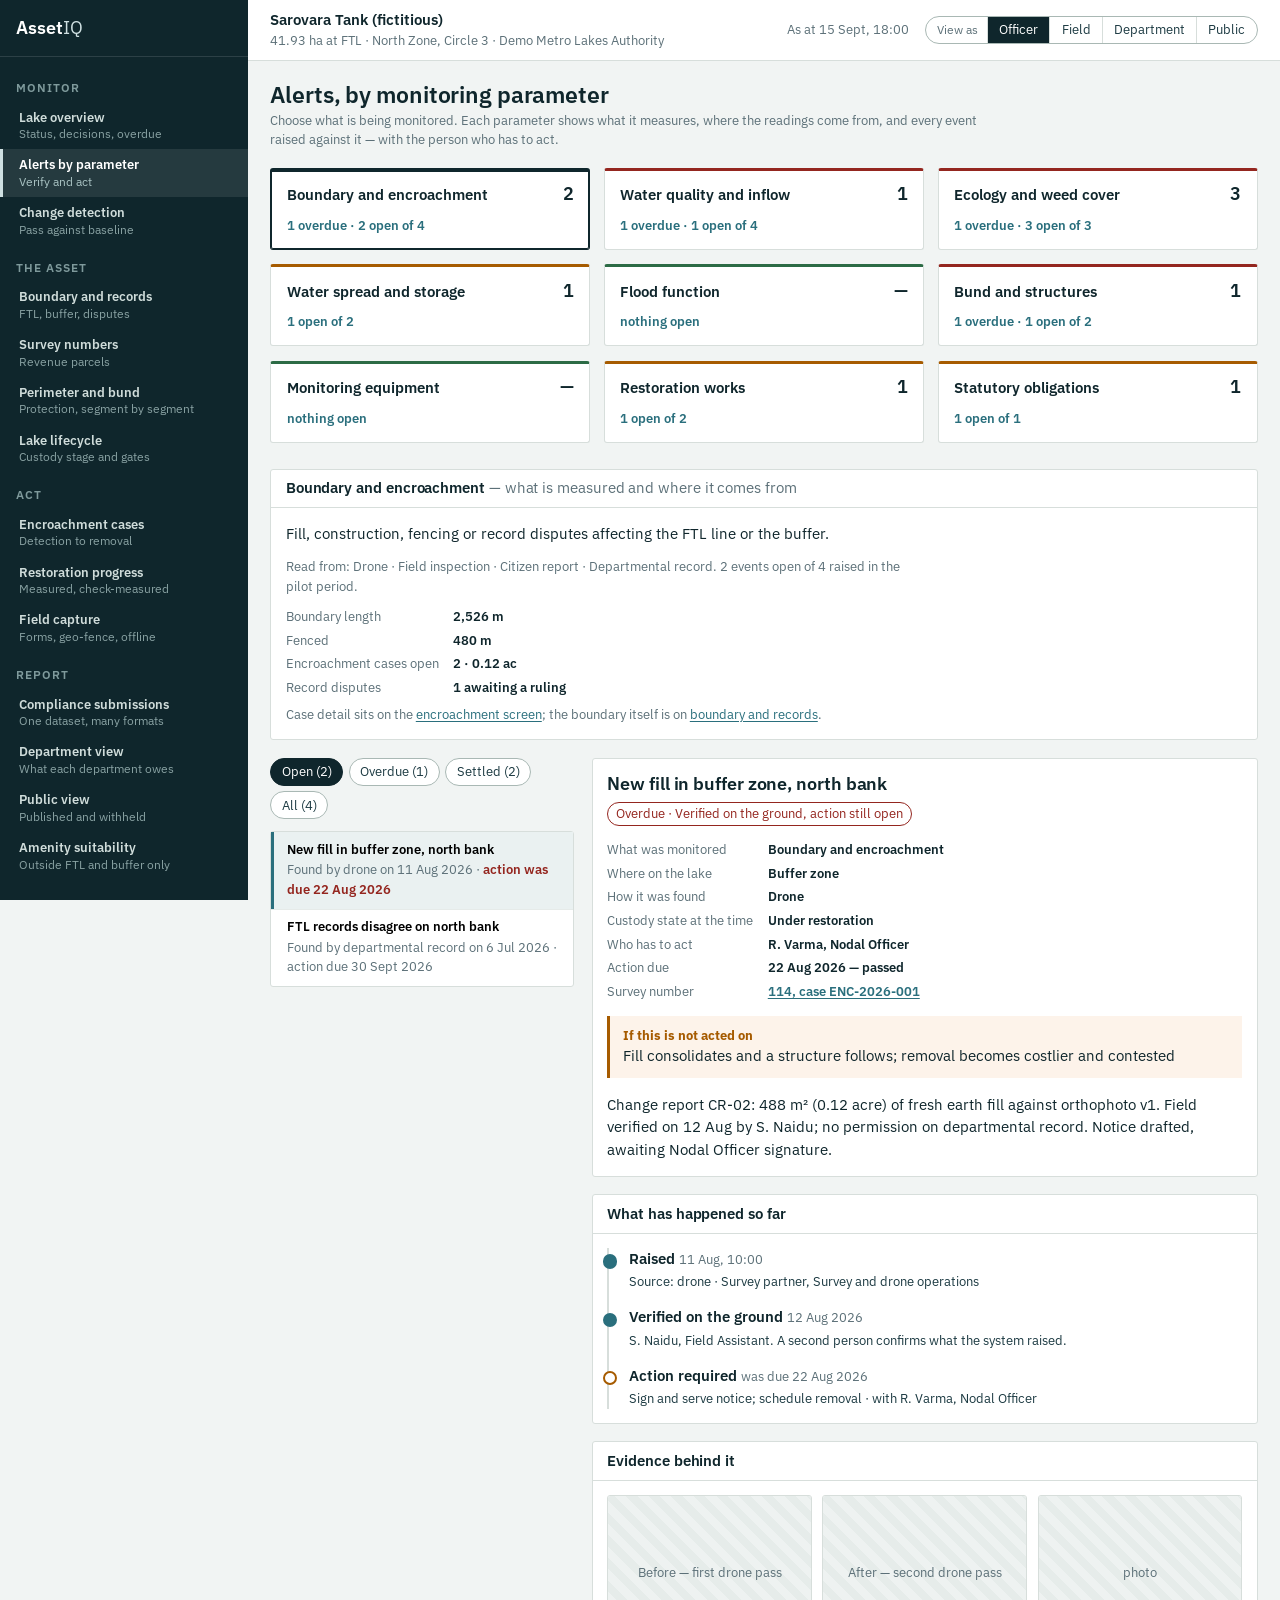
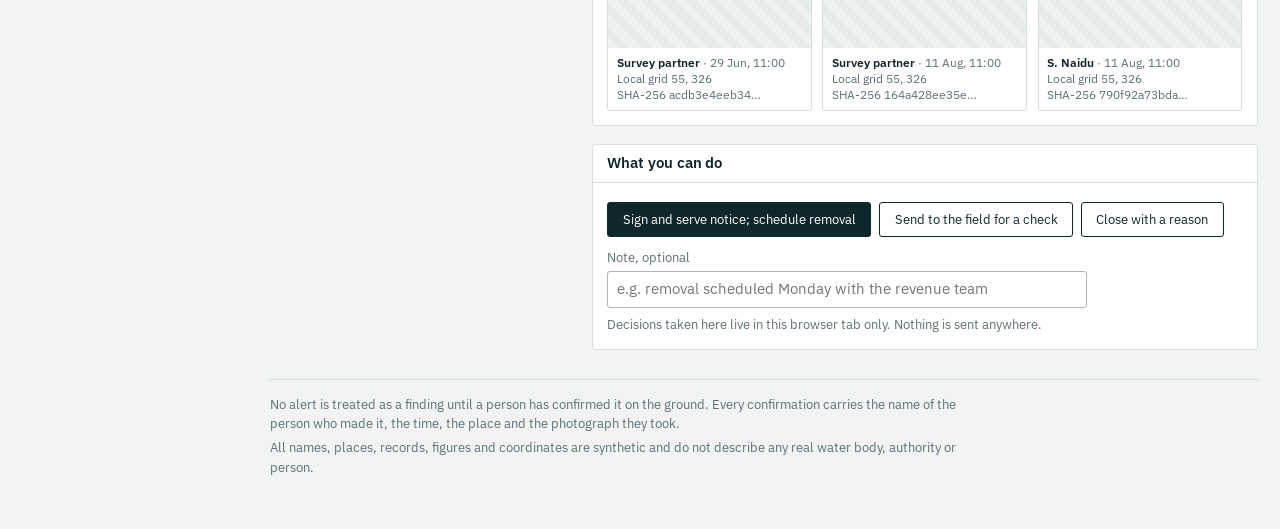
==== commit f4d02f1f: "Add files via upload" ====
--- a/alerts.html
+++ b/alerts.html
@@ -4,184 +4,263 @@
 <meta charset="utf-8">
 <meta name="viewport" content="width=device-width, initial-scale=1">
 <meta name="robots" content="noindex, nofollow">
-<title>Alerts — AssetIQ</title>
+<title>Alerts by parameter — AssetIQ</title>
 <link rel="preconnect" href="https://fonts.googleapis.com">
 <link rel="preconnect" href="https://fonts.gstatic.com" crossorigin>
 <link href="https://fonts.googleapis.com/css2?family=IBM+Plex+Sans:wght@400;600&display=swap" rel="stylesheet">
 <link rel="stylesheet" href="assets/css/aiq.css">
 </head>
-<body>
-
-<header class="masthead">
-  <div class="wrap">
-    <span class="wordmark">Asset<span>IQ</span></span>
-    <span class="authority" id="authority"></span>
-  </div>
-</header>
-
-<div class="demo-banner">
-  <div class="wrap">Interactive wireframe. Nothing you click here is recorded.</div>
-</div>
-
-<main class="wrap">
-  <section class="lake-head">
+<body data-screen="alerts">
+
+<div id="page" class="page">
+  <div class="phead">
     <div class="row">
       <div>
-        <h1>Alert, verify, act</h1>
-        <p class="sub" id="sub"></p>
-        <p class="sub" id="demo-state"></p>
+        <h1>Alerts, by monitoring parameter</h1>
+        <p class="sub">Choose what is being monitored. Each parameter shows what it measures, where the
+          readings come from, and every event raised against it — with the person who has to act.</p>
       </div>
+      <p class="verdict" id="demo-state"></p>
     </div>
-  </section>
+  </div>
+
+  <div class="tiles" id="ptiles"></div>
+
+  <section class="panel" id="pctx" style="margin-bottom:1.1rem"></section>
 
   <div class="two-pane">
     <div>
       <div class="filters" id="filters"></div>
       <ul class="alert-list" id="list"></ul>
     </div>
-    <section class="detail" id="detail"></section>
+    <section id="detail"></section>
   </div>
 
-  <a class="backlink" href="lake.html">Back to the lake view</a>
-</main>
-
-<footer class="site">
-  <div class="wrap">
-    <p>No alert is treated as fact until a person confirms it in the field. Every confirmation carries the name of the person who made it, the time, the place and the photograph they took.</p>
+  <footer class="site">
+    <p>No alert is treated as a finding until a person has confirmed it on the ground. Every confirmation
+       carries the name of the person who made it, the time, the place and the photograph they took.</p>
     <p id="dataline"></p>
-  </div>
-</footer>
+  </footer>
+</div>
 
 <script src="assets/js/aiq-data.js"></script>
+<script src="assets/js/aiq-map.js"></script>
+<script src="assets/js/aiq-shell.js"></script>
 <script>
-const FILTERS = [
-  { id: "action", label: "Needs action" },
-  { id: "open", label: "Open" },
-  { id: "closed", label: "Settled" },
-  { id: "all", label: "All" }
-];
-const OPEN_STATES = ["open", "verified_action_open", "escalated", "recorded"];
-
-(async () => {
-  const data = await aiqLoad().catch(err => { console.error(err); return null; });
-  if (!data) {
-    document.getElementById("sub").textContent =
-      "The demonstration data did not load. Serve this folder over HTTP rather than opening the file directly.";
-    return;
-  }
+AIQShell.boot(async (data) => {
   const asOf = data.officer_view.as_of.slice(0, 10);
   const rawById = Object.fromEntries(data.events.map(e => [e.id, e]));
-  const byId = id => AIQ.withAction(rawById[id]);
-  const allEvents = () => data.events.map(AIQ.withAction);
-  const userName = id => {
-    const u = data.users.find(u => u.id === id);
-    return u ? `${u.name}, ${u.role}` : (id || "—");
+  const ev = id => AIQ.withAction(rawById[id]);
+  const all = () => data.events.map(AIQ.withAction);
+  const userName = id => { const u = data.users.find(u => u.id === id); return u ? `${u.name}, ${u.role}` : (id || "—"); };
+  const late = e => AIQ.isLate(e, asOf);
+  /* sources a field visit can actually confirm; a filing deadline is not one of them */
+  const FIELD_CHECKABLE = ["drone", "satellite", "in_situ_sensor", "citizen_report", "field_inspection", "laboratory"];
+
+  /* self-explanatory state wording */
+  const STATE = {
+    open: "Raised, awaiting a check",
+    verified_action_open: "Verified on the ground, action still open",
+    escalated: "Escalated for a ruling",
+    recorded: "Recorded for the record, no action needed",
+    rejected: "Checked on the ground and dismissed",
+    closed: "Closed",
   };
-  const late = e => e.deadline && e.deadline < asOf && OPEN_STATES.includes(e.status);
-  const state = e => ({
-    open: "Waiting on verification or action",
-    verified_action_open: "Verified, action open",
-    escalated: "Escalated for a ruling",
-    recorded: "Recorded, no action needed",
-    rejected: "Checked and dismissed",
-    closed: "Closed"
-  })[e.status] || e.status;
-
-  document.getElementById("authority").textContent = data.authority.name;
-  document.getElementById("sub").textContent =
-    `${data.asset.display_name} · ${data.events.length} events in the pilot period · as at ${AIQ.dateTime(data.officer_view.as_of)}`;
+
+  const stateLabel = e => e.status === "open"
+    ? (FIELD_CHECKABLE.includes(e.evidence_source) ? "Raised, awaiting field verification" : "Raised, awaiting action")
+    : (STATE[e.status] || e.status);
+
   document.getElementById("dataline").textContent = data.meta.disclaimer;
 
-  let filter = "action";
+  /* ---- state ---------------------------------------------------------- */
+  const qs = new URLSearchParams(location.hash.replace(/^#/, ""));
+  let param = qs.get("p") || "boundary";
+  let filter = "open";
+  let current = qs.get("e") || null;
+  if (!data.parameters.some(p => p.key === param)) param = "boundary";
+
+  const inParam = () => all().filter(e => e.parameter === param);
   const match = e => filter === "all" ? true
-    : filter === "closed" ? !OPEN_STATES.includes(e.status)
-    : filter === "open" ? OPEN_STATES.includes(e.status)
-    : OPEN_STATES.includes(e.status) && (late(e) || data.officer_view.needs_decision_today.some(d => d.event === e.id));
-
+    : filter === "open" ? AIQ.isOpen(e)
+    : filter === "late" ? late(e)
+    : !AIQ.isOpen(e);
+
+  function syncHash() {
+    location.replace("#p=" + param + (current ? "&e=" + current : ""));
+  }
+
+  /* ---- parameter tiles ------------------------------------------------ */
+  function renderTiles() {
+    document.getElementById("ptiles").innerHTML = data.parameters.map(p => {
+      const h = AIQ.health(data, p.key);
+      const on = p.key === param;
+      return `<a class="tile ${h.status}" href="#p=${p.key}" data-p="${p.key}"
+                 style="${on ? "border-color:var(--ink);box-shadow:inset 0 0 0 1px var(--ink)" : ""}">
+        <div class="tile-k"><span class="tile-t">${p.name}</span>
+          <span class="tile-n sm">${h.open || "—"}</span></div>
+        <p class="tile-f">${h.late ? `${h.late} overdue · ` : ""}${h.open ? `${h.open} open of ${h.total}` : "nothing open"}</p>
+      </a>`;
+    }).join("");
+    document.querySelectorAll("[data-p]").forEach(a => a.addEventListener("click", e => {
+      e.preventDefault(); param = a.dataset.p; current = null; syncHash(); renderAll();
+    }));
+  }
+
+  /* ---- what this parameter is ----------------------------------------- */
+  function renderContext() {
+    const p = AIQ.param(data, param);
+    const h = AIQ.health(data, param);
+    const box = document.getElementById("pctx");
+
+    let extra = "";
+    if (param === "water_quality") {
+      const t = data.thresholds;
+      extra = `<table class="reg"><thead><tr><th>Reading</th><th>What it tells you</th><th>Working threshold</th></tr></thead><tbody>
+        <tr><td>Dissolved oxygen</td><td>Whether the water can support life; falls sharply when untreated sewage enters</td><td>Alert below ${t.do_mg_l.alert_below} mg/L</td></tr>
+        <tr><td>pH</td><td>Acidity; a swing indicates an industrial or chemical inflow</td><td>Alert outside ${t.ph.alert_below}–${t.ph.alert_above}</td></tr>
+        <tr><td>Turbidity</td><td>Suspended solids; rises with run-off and with earthworks</td><td>Alert above ${t.turbidity_ntu.alert_above} NTU</td></tr>
+        <tr><td>BOD (laboratory)</td><td>Organic load; the standing measure of sewage contamination</td><td>Flagged above 10 mg/L</td></tr>
+      </tbody></table><p class="wire-note">Thresholds are illustrative and would be set against the applicable standard for the site.</p>`;
+    } else if (param === "storage") {
+      const b = data.spatial_baseline.bathymetry;
+      extra = `<dl class="kv">
+        <dt>Water spread now</dt><dd>${data.satellite_series.at(-1).water_spread_ha} ha</dd>
+        <dt>Storage at full tank level</dt><dd>${AIQ.num(b.storage_at_ftl_ml)} ML</dd>
+        <dt>Design storage on record</dt><dd>${AIQ.num(b.design_storage_ml)} ML</dd>
+        <dt>Lost to silt</dt><dd>${b.storage_loss_pct}%</dd>
+        <dt>Gauge</dt><dd>${data.asset.gauge_datum_note.replace(" (synthetic)", "")}</dd></dl>`;
+    } else if (param === "boundary") {
+      const enc = data.encroachment_summary;
+      extra = `<dl class="kv">
+        <dt>Boundary length</dt><dd>${AIQ.num(data.perimeter.total_m)} m</dd>
+        <dt>Fenced</dt><dd>${data.perimeter.fenced_m} m</dd>
+        <dt>Encroachment cases open</dt><dd>${enc.open} · ${enc.area_open_ac} ac</dd>
+        <dt>Record disputes</dt><dd>${data.record_discrepancies.filter(d => d.status === "escalated_for_ruling").length} awaiting a ruling</dd></dl>
+        <p class="wire-note">Case detail sits on the <a href="encroachment.html">encroachment screen</a>;
+           the boundary itself is on <a href="baseline.html">boundary and records</a>.</p>`;
+    } else if (param === "structures") {
+      const risk = data.perimeter.segments.filter(s => s.condition === "At risk");
+      extra = `<p>${risk.length} of ${data.perimeter.segments.length} perimeter segments are recorded as at risk:
+        ${risk.map(s => `<strong>${s.id}</strong> ${s.reach}`).join("; ")}.</p>
+        <p class="wire-note">Segment detail is on <a href="perimeter.html">perimeter and bund</a>.</p>`;
+    } else if (param === "works") {
+      const pr = data.restoration_works.precomputed_progress;
+      extra = `<p>Overall progress <strong>${pr.overall_pct}%</strong> by sanctioned value, from
+        ${data.restoration_works.measurements.length} check-measured entries.</p>
+        <p class="wire-note">Item detail is on <a href="works.html">restoration progress</a>.</p>`;
+    } else if (param === "ecology") {
+      const s = data.satellite_series;
+      extra = `<p>Weed cover has moved from ${s[0].weed_cover_pct}% in ${s[0].month} to
+        ${s.at(-1).weed_cover_pct}% in ${s.at(-1).month}, estimated from satellite imagery
+        and checked against inspection photographs.</p>`;
+    } else if (param === "monitoring") {
+      extra = `<p>${data.sensor_devices.length} stations, reading every
+        ${data.sensor_devices[0].interval_h} hours. ${data.sensor_gaps.length} gap in the record during the pilot:
+        ${data.sensor_gaps.map(g => `${g.device}, ${AIQ.dateTime(g.from)} to ${AIQ.dateTime(g.to)} — ${g.cause}`).join("; ")}.</p>`;
+    } else if (param === "compliance") {
+      extra = `<table class="reg"><thead><tr><th>Submission</th><th>Authority</th><th>Due</th><th>State</th></tr></thead><tbody>
+        ${data.compliance_targets.map(c => `<tr><td>${c.report}</td><td>${c.authority}</td>
+          <td>${AIQ.date(c.next_due)}</td><td>${c.draft_status.replace(/_/g, " ")}</td></tr>`).join("")}
+      </tbody></table>`;
+    } else if (param === "flood") {
+      const lv = data.sensor_readings.filter(r => r.device === "SN-LV1");
+      const cur = lv.at(-1).level_m, peak = Math.max(...lv.map(r => r.level_m));
+      extra = `<dl class="kv">
+        <dt>Level now</dt><dd>${cur.toFixed(2)} m on gauge</dd>
+        <dt>Below full tank level by</dt><dd>${(data.asset.ftl_gauge_m - cur).toFixed(2)} m</dd>
+        <dt>Highest in the pilot</dt><dd>${peak.toFixed(2)} m</dd>
+        <dt>Surplus weir</dt><dd>Operating; inspected after the July rain</dd></dl>`;
+    }
+
+    box.innerHTML = `<h2>${p.name} <span class="n">— what is measured and where it comes from</span></h2>
+      <div class="body">
+        <p>${p.what}.</p>
+        <p class="wire-note">Read from: ${(p.sources || []).join(" · ")}.
+          ${h.open ? `${h.open} event${h.open > 1 ? "s" : ""} open` : "Nothing open"} of ${h.total} raised in the pilot period.</p>
+        ${extra}
+      </div>`;
+  }
+
+  /* ---- list ------------------------------------------------------------ */
   function renderFilters() {
-    document.getElementById("filters").innerHTML = FILTERS.map(f =>
-      `<button type="button" data-f="${f.id}" aria-pressed="${f.id === filter}">${f.label}</button>`).join("");
-    document.querySelectorAll("#filters button").forEach(b =>
-      b.addEventListener("click", () => { filter = b.dataset.f; renderFilters(); renderList(); }));
+    const rows = inParam();
+    const counts = {
+      open: rows.filter(AIQ.isOpen).length,
+      late: rows.filter(late).length,
+      settled: rows.filter(e => !AIQ.isOpen(e)).length,
+      all: rows.length,
+    };
+    const F = [["open", "Open"], ["late", "Overdue"], ["settled", "Settled"], ["all", "All"]];
+    document.getElementById("filters").innerHTML = F.map(([k, l]) =>
+      `<button type="button" data-f="${k}" aria-pressed="${k === filter}">${l} (${counts[k]})</button>`).join("");
+    document.querySelectorAll("#filters button").forEach(b => b.addEventListener("click", () => {
+      filter = b.dataset.f; renderList(); renderDetail();
+    }));
   }
 
   function renderList() {
-    const rows = allEvents().filter(match);
-    document.getElementById("list").innerHTML = rows.length ? rows.map(e =>
-      `<li><button type="button" data-id="${e.id}" aria-current="${e.id === current}">
-         <span class="t">${e.title}</span>
-         <span class="m">${AIQ.source(e.evidence_source)} · ${AIQ.date(e.raised_at)}${
-           e.deadline ? ` · <span class="${late(e) ? "late" : ""}">due ${AIQ.date(e.deadline)}</span>` : ""}</span>
-       </button></li>`).join("")
-      : `<li><span class="m" style="display:block;padding:0.9rem">Nothing in this group.</span></li>`;
-    document.querySelectorAll("#list button").forEach(b =>
-      b.addEventListener("click", () => select(b.dataset.id)));
-  }
-
-
-  function actionPanel(e) {
-    if (e.demo_action) {
-      return `<div class="taken">
-        <strong>${e.demo_action.label}</strong>
-        <p>${e.demo_action.by} · ${AIQ.dateTime(e.demo_action.at)}${e.demo_action.note ? ` · “${e.demo_action.note}”` : ""}</p>
-      </div>`;
-    }
-    if (!OPEN_STATES.includes(e.status)) {
-      return `<p class="wire-note">This one is settled. Nothing is waiting on you.</p>`;
-    }
-    return `<div class="actions">
-        <button type="button" id="do-act" data-label="${e.action || "Decision recorded"}">${e.action || "Record a decision"}</button>
-        <button type="button" class="secondary" id="do-field">Send to field for check</button>
-        <button type="button" class="secondary" id="do-close">Close with a reason</button>
-      </div>
-      <label class="reason-row" for="reason">Note (optional)</label>
-      <input id="reason" type="text" placeholder="e.g. removal scheduled for Monday with the revenue team">`;
-  }
-
-  function renderBanner() {
-    const n = AIQ.actions.count();
-    const el = document.getElementById("demo-state");
-    el.innerHTML = n
-      ? `${n} decision${n > 1 ? "s" : ""} recorded in this tab. <button type="button" class="linkish" id="reset">Reset the demonstration</button>`
-      : "";
-    const r = document.getElementById("reset");
-    if (r) r.addEventListener("click", () => { AIQ.actions.clear(); renderList(); select(current); renderBanner(); });
-  }
-
+    const rows = inParam().filter(match);
+    const el = document.getElementById("list");
+    if (!rows.length) {
+      el.innerHTML = `<li><span class="m" style="display:block;padding:0.8rem">Nothing in this group for this parameter.</span></li>`;
+      current = null; return;
+    }
+    if (!rows.some(e => e.id === current)) current = rows[0].id;
+    el.innerHTML = rows.map(e => `
+      <li><button type="button" data-id="${e.id}" aria-current="${e.id === current}">
+        <span class="t">${e.title}</span>
+        <span class="m">Found by ${AIQ.source(e.evidence_source).toLowerCase()} on ${AIQ.date(e.raised_at)}${
+          e.deadline ? ` · <span class="${late(e) ? "late" : ""}">action ${late(e) ? "was due" : "due"} ${AIQ.date(e.deadline)}</span>` : ""}</span>
+      </button></li>`).join("");
+    el.querySelectorAll("button").forEach(b => b.addEventListener("click", () => {
+      current = b.dataset.id; syncHash(); renderDetail();
+    }));
+  }
+
+  /* ---- detail ---------------------------------------------------------- */
   function chain(e) {
-    const steps = [];
-    steps.push({ cls: "done", step: "Raised", when: AIQ.dateTime(e.raised_at),
-      text: `${AIQ.source(e.evidence_source)}${e.raised_by ? ` · ${userName(e.raised_by)}` : ""}` });
-
+    const steps = [{
+      cls: "done", step: "Raised", when: AIQ.dateTime(e.raised_at),
+      text: `Source: ${AIQ.source(e.evidence_source).toLowerCase()}${e.raised_by ? ` · ${userName(e.raised_by)}` : ""}`
+    }];
     if (e.status === "rejected") {
-      steps.push({ cls: "done", step: "Checked and dismissed",
+      steps.push({ cls: "done", step: "Checked on the ground and dismissed",
         when: e.closed_on ? AIQ.date(e.closed_on) : "",
-        text: `${userName(e.verified_by || e.owner)} checked it on the ground and found no fault. ` +
-              `The alert stays on record with the reason.` });
+        text: `${userName(e.verified_by || e.owner)} found no fault. The alert stays on record with the reason.` });
     } else if (e.verified_by) {
-      steps.push({ cls: "done", step: "Verified in the field",
+      steps.push({ cls: "done", step: "Verified on the ground",
         when: e.verified_on ? AIQ.date(e.verified_on) : "",
         text: `${userName(e.verified_by)}. A second person confirms what the system raised.` });
-    } else if (OPEN_STATES.includes(e.status)) {
-      steps.push({ cls: "waiting", step: "Verification pending", when: "",
-        text: "Nobody has confirmed this on the ground yet." });
-    }
-
+    } else if (e.status === "recorded") {
+      steps.push({ cls: "done", step: "Recorded against the baseline", when: "",
+        text: "A survey finding noted for the record. It sets a figure others are measured against "
+            + "rather than raising an action." });
+    } else if (e.status === "escalated") {
+      steps.push({ cls: "waiting", step: "Referred for a ruling", when: e.deadline ? `due ${AIQ.date(e.deadline)}` : "",
+        text: `With ${userName(e.owner)}. The authority decides which record governs; we do not resolve it ourselves.` });
+    } else if (AIQ.isOpen(e) && FIELD_CHECKABLE.includes(e.evidence_source)) {
+      steps.push({ cls: "waiting", step: "Awaiting field verification", when: "",
+        text: "Nobody has confirmed this on the ground yet, so it is not treated as a finding." });
+    } else if (AIQ.isOpen(e)) {
+      steps.push({ cls: "waiting", step: "Awaiting action by the owner", when: "",
+        text: `Nothing to verify in the field — this comes from a record. With ${userName(e.owner)}.` });
+    }
     if (e.action) {
-      steps.push({ cls: (e.status === "closed" || e.demo_action) ? "done" : "waiting", step: "Action", when: e.deadline ? `due ${AIQ.date(e.deadline)}` : "",
-        text: `${e.action} · ${userName(e.owner)}` });
+      steps.push({ cls: (e.status === "closed" || e.demo_action) ? "done" : "waiting", step: "Action required",
+        when: e.deadline ? `${late(e) ? "was due" : "due"} ${AIQ.date(e.deadline)}` : "",
+        text: `${e.action} · with ${userName(e.owner)}` });
     } else if (e.status === "closed") {
-      steps.push({ cls: "done", step: "Closed", when: AIQ.date(e.closed_on), text: userName(e.owner) });
+      steps.push({ cls: "done", step: "Closed", when: e.closed_on ? AIQ.date(e.closed_on) : "", text: userName(e.owner) });
     }
     if (e.demo_action) {
       steps.push({ cls: "done", step: e.demo_action.label, when: AIQ.dateTime(e.demo_action.at),
         text: `${e.demo_action.by}${e.demo_action.note ? ` · “${e.demo_action.note}”` : ""}` });
     }
-
     if (e.compliance_target) {
       const c = data.compliance_targets.find(c => c.id === e.compliance_target);
-      if (c) steps.push({ cls: "waiting", step: "Feeds compliance", when: `due ${AIQ.date(c.next_due)}`,
-        text: `${c.report} — ${c.authority}` });
+      if (c) steps.push({ cls: "waiting", step: "Feeds a compliance submission",
+        when: `due ${AIQ.date(c.next_due)}`, text: `${c.report} — ${c.authority}` });
     }
     return steps;
   }
@@ -191,56 +270,77 @@
     const items = data.media_ledger.filter(m => ids.includes(m.id) || (m.linked_to || []).includes(e.id));
     if (!items.length) return `<p class="wire-note">This event rests on records rather than captured media: ${ids.join(", ")}.</p>`;
     return `<div class="evidence">` + items.map(m => `
-      <figure>
-        <div class="frame">${m.role_note || m.kind.replace(/_/g, " ")}</div>
-        <figcaption>
-          <span class="who">${userName(m.captured_by).split(",")[0]}</span> · ${AIQ.dateTime(m.captured_at)}<br>
-          grid ${m.location[0]}, ${m.location[1]}<br>
-          <span class="hash">${m.sha256.slice(0, 16)}…</span>
-        </figcaption>
-      </figure>`).join("") + `</div>`;
-  }
-
-  let current = location.hash.slice(1) || "EV-01";
-  if (!rawById[current]) current = "EV-01";
-
-  function select(id) {
-    current = id;
-    history.replaceState(null, "", "#" + id);
-    const e = byId(id);
-    const badge = late(e) ? "late" : OPEN_STATES.includes(e.status) ? "open" : "closed";
-    document.getElementById("detail").innerHTML = `
-      <h2>${e.title}</h2>
-      <p class="tagline">
-        <span class="badge ${badge}">${late(e) ? "Overdue · " : ""}${state(e)}</span>
-        &nbsp;${AIQ.zone(data, e.zone)} · ${AIQ.source(e.evidence_source)} · ${AIQ.custody(e.custody_state)}
-      </p>
-      ${e.consequence_if_not_acted === "—" ? "" : `<div class="consequence">
-        <strong>${OPEN_STATES.includes(e.status) ? "If this is not acted on" : "Why it was raised"}</strong>
-        ${e.consequence_if_not_acted}
-      </div>`}
-      <p>${e.detail}</p>
-      <h3>What happened</h3>
-      <ul class="chain">${chain(e).map(s => `
-        <li class="${s.cls}">
-          <span class="step">${s.step}</span> <span class="when">${s.when}</span>
-          <p>${s.text}</p>
-        </li>`).join("")}</ul>
-      <h3>Evidence</h3>
-      ${evidence(e)}
-      <h3>Your options</h3>
-      ${actionPanel(e)}
-      ${e.demo_action ? `<p class="wire-note">Recorded in this browser tab only, at ${AIQ.dateTime(e.demo_action.at)}. It disappears when the page is refreshed.
-        <button type="button" class="linkish" id="undo">Undo</button></p>` : `<p class="wire-note">Decisions taken here live in this browser tab only. Nothing is sent anywhere.</p>`}`;
-
-    const panel = document.getElementById("detail");
+      <figure><div class="frame">${m.role_note || m.kind.replace(/_/g, " ")}</div>
+        <figcaption><span class="who">${userName(m.captured_by).split(",")[0]}</span> · ${AIQ.dateTime(m.captured_at)}<br>
+          Local grid ${m.location[0]}, ${m.location[1]}<br>
+          <span class="hash">SHA-256 ${m.sha256.slice(0, 12)}…</span></figcaption></figure>`).join("") + `</div>`;
+  }
+
+  function actionPanel(e) {
+    if (e.demo_action) {
+      return `<div class="taken"><strong>${e.demo_action.label}</strong>
+        <p>${e.demo_action.by} · ${AIQ.dateTime(e.demo_action.at)}${e.demo_action.note ? ` · “${e.demo_action.note}”` : ""}</p></div>`;
+    }
+    if (!AIQ.isOpen(e)) return `<p class="wire-note">This one is settled. Nothing is waiting on you.</p>`;
+    return `<div class="actions">
+        <button type="button" id="do-act">${e.action || "Record a decision"}</button>
+        <button type="button" class="secondary" id="do-field">Send to the field for a check</button>
+        <button type="button" class="secondary" id="do-close">Close with a reason</button>
+      </div>
+      <label class="reason-row" for="reason">Note, optional</label>
+      <input id="reason" type="text" placeholder="e.g. removal scheduled Monday with the revenue team">`;
+  }
+
+  function renderDetail() {
+    const box = document.getElementById("detail");
+    if (!current) { box.innerHTML = ""; return; }
+    const e = ev(current);
+    const badge = late(e) ? "late" : AIQ.isOpen(e) ? "open" : "closed";
+    const enc = (data.encroachment_cases || []).find(c => c.event === e.id);
+
+    box.innerHTML = `
+      <div class="panel"><div class="body">
+        <h2 style="font-size:var(--step-1)">${e.title}</h2>
+        <p class="sub" style="margin-bottom:0.9rem">
+          <span class="badge ${badge}">${late(e) ? "Overdue · " : ""}${stateLabel(e)}</span>
+        </p>
+        <dl class="kv" style="margin-bottom:0.9rem">
+          <dt>What was monitored</dt><dd>${AIQ.param(data, e.parameter).name}</dd>
+          <dt>Where on the lake</dt><dd>${AIQ.zone(data, e.zone)}</dd>
+          <dt>How it was found</dt><dd>${AIQ.source(e.evidence_source)}</dd>
+          <dt>Custody state at the time</dt><dd>${AIQ.custody(e.custody_state)}</dd>
+          <dt>Who has to act</dt><dd>${userName(e.owner)}</dd>
+          ${e.deadline ? `<dt>Action due</dt><dd>${AIQ.date(e.deadline)}${late(e) ? " — passed" : ""}</dd>` : ""}
+          ${enc ? `<dt>Survey number</dt><dd><a href="encroachment.html#${enc.id}">${enc.survey_no}, case ${enc.id}</a></dd>` : ""}
+        </dl>
+        ${e.consequence_if_not_acted === "—" ? "" : `<div class="consequence">
+          <strong>${AIQ.isOpen(e) ? "If this is not acted on" : "Why it was raised"}</strong>
+          ${e.consequence_if_not_acted}</div>`}
+        <p>${e.detail}</p>
+      </div></div>
+
+      <div class="panel" style="margin-top:1.1rem"><h2>What has happened so far</h2><div class="body">
+        <ul class="chain">${chain(e).map(s => `<li class="${s.cls}">
+          <span class="step">${s.step}</span> <span class="when">${s.when}</span><p>${s.text}</p></li>`).join("")}</ul>
+      </div></div>
+
+      <div class="panel" style="margin-top:1.1rem"><h2>Evidence behind it</h2><div class="body">${evidence(e)}</div></div>
+
+      <div class="panel" style="margin-top:1.1rem"><h2>What you can do</h2><div class="body">
+        ${actionPanel(e)}
+        ${e.demo_action
+          ? `<p class="wire-note">Recorded in this browser tab only, at ${AIQ.dateTime(e.demo_action.at)}.
+             It disappears when the page is refreshed. <button type="button" class="linkish" id="undo">Undo</button></p>`
+          : `<p class="wire-note">Decisions taken here live in this browser tab only. Nothing is sent anywhere.</p>`}
+      </div></div>`;
+
     const act = (status, label) => {
       const note = (document.getElementById("reason") || {}).value || "";
       AIQ.actions.record(e.id, { status, label, note, by: "R. Varma, Nodal Officer" });
-      renderList(); select(e.id); renderBanner();
+      renderAll();
     };
     const b1 = document.getElementById("do-act");
-    if (b1) b1.addEventListener("click", () => act("closed", b1.dataset.label));
+    if (b1) b1.addEventListener("click", () => act("closed", e.action || "Decision recorded"));
     const b2 = document.getElementById("do-field");
     if (b2) b2.addEventListener("click", () => act("open", "Sent to the field for a check"));
     const b3 = document.getElementById("do-close");
@@ -248,24 +348,40 @@
     const u = document.getElementById("undo");
     if (u) u.addEventListener("click", () => {
       const a = AIQ.actions.all(); delete a[e.id];
-      sessionStorage.setItem(AIQ.actions.KEY, JSON.stringify(a));
-      renderList(); select(e.id); renderBanner();
+      try { sessionStorage.setItem(AIQ.actions.KEY, JSON.stringify(a)); } catch (err) {}
+      renderAll();
     });
 
     document.querySelectorAll("#list button").forEach(b =>
-      b.setAttribute("aria-current", b.dataset.id === id));
-  }
-
-  renderFilters();
-  renderList();
-  renderBanner();
-  if (!allEvents().filter(match).some(e => e.id === current)) { filter = "all"; renderFilters(); renderList(); }
-  select(current);
+      b.setAttribute("aria-current", b.dataset.id === current));
+  }
+
+  function renderBanner() {
+    const n = AIQ.actions.count();
+    document.getElementById("demo-state").innerHTML = n
+      ? `<span class="dot green"></span> <span class="reason">${n} decision${n > 1 ? "s" : ""} recorded in this tab.
+         <button type="button" class="linkish" id="reset">Reset the demonstration</button></span>`
+      : "";
+    const r = document.getElementById("reset");
+    if (r) r.addEventListener("click", () => { AIQ.actions.clear(); renderAll(); });
+  }
+
+  function renderAll() {
+    /* if nothing is open for this parameter, land on a group that has something */
+    const rows = inParam();
+    if (!rows.filter(match).length) {
+      filter = rows.some(AIQ.isOpen) ? "open" : rows.length ? "settled" : "all";
+    }
+    renderTiles(); renderContext(); renderFilters(); renderList(); renderDetail(); renderBanner();
+  }
+  renderAll();
+
   window.addEventListener("hashchange", () => {
-    const id = location.hash.slice(1);
-    if (rawById[id]) { filter = "all"; renderFilters(); renderList(); select(id); }
+    const q = new URLSearchParams(location.hash.replace(/^#/, ""));
+    const p = q.get("p"), e = q.get("e");
+    if (p && p !== param) { param = p; current = e || null; renderAll(); }
   });
-})();
+});
 </script>
 </body>
 </html>
--- a/assets/css/aiq.css
+++ b/assets/css/aiq.css
@@ -1,279 +1,387 @@
-/* AssetIQ prototype — base styles
+/* AssetIQ — application styles.
    Palette takes its cue from survey drawings and water: deep water ink,
-   silt slate, paper ground, with status colours reserved for status alone. */
+   silt slate, paper ground. Colour is reserved for status and for map
+   symbology; nothing else is coloured for decoration. */
 
 :root {
   --ink: #0f262c;
+  --ink-2: #16343c;
   --ink-soft: #1c3a42;
   --slate: #5c7078;
-  --paper: #f4f6f5;
+  --paper: #f1f4f3;
   --surface: #ffffff;
   --line: #d7dedb;
+  --line-2: #e6ebe9;
   --line-strong: #a9b8b4;
   --water: #2a6f7d;
   --water-pale: #cfe0e2;
+  --water-tint: #eaf1f1;
   --green: #2c6b45;
   --amber: #a65b00;
+  --amber-tint: #fdf3ea;
   --red: #94261f;
+  --red-tint: #fbeceb;
   --grey: #7e8c90;
 
-  --step--1: 0.83rem;
-  --step-0: 1rem;
-  --step-1: 1.2rem;
-  --step-2: 1.6rem;
-  --step-3: 2.2rem;
-  --step-4: 3rem;
-
-  --gap: 1.25rem;
+  --step--2: 0.72rem;
+  --step--1: 0.82rem;
+  --step-0: 0.94rem;
+  --step-1: 1.12rem;
+  --step-2: 1.45rem;
+  --step-3: 1.9rem;
+
+  --side-w: 15.5rem;
   --radius: 3px;
+  --gap: 1.1rem;
 }
 
 * { box-sizing: border-box; }
-
 svg, img { max-width: 100%; }
 
-html { scroll-padding-top: 5rem; }
-
+html, body { height: 100%; }
 body {
   margin: 0;
-  overflow-x: hidden;
   background: var(--paper);
   color: var(--ink);
   font-family: "IBM Plex Sans", "Segoe UI", system-ui, sans-serif;
   font-size: var(--step-0);
-  line-height: 1.55;
+  line-height: 1.5;
   font-variant-numeric: tabular-nums;
   -webkit-font-smoothing: antialiased;
 }
 
-h1, h2, h3 { line-height: 1.2; font-weight: 600; margin: 0 0 0.5em; letter-spacing: -0.01em; }
-h1 { font-size: var(--step-3); }
-h2 { font-size: var(--step-2); }
-h3 { font-size: var(--step-1); }
-p { margin: 0 0 1em; max-width: 68ch; }
-a { color: var(--water); text-decoration-thickness: 1px; text-underline-offset: 2px; }
-a:focus-visible, button:focus-visible { outline: 2px solid var(--water); outline-offset: 2px; }
-
-.wrap { width: min(1080px, 100% - 3rem); margin-inline: auto; }
-
-/* ---------------------------------------------------------------- masthead */
-.masthead {
-  background: var(--ink);
-  color: #eef3f2;
-  border-bottom: 3px solid var(--water);
-}
-.masthead .wrap { display: flex; align-items: baseline; gap: 1rem; padding: 0.9rem 0; flex-wrap: wrap; }
-.wordmark { font-size: var(--step-1); font-weight: 600; letter-spacing: 0.01em; }
-.wordmark span { color: var(--water-pale); font-weight: 400; }
-.masthead .authority { color: #9fb6b8; font-size: var(--step--1); margin-left: auto; }
-
-/* ---------------------------------------------------------------- banner */
-.demo-banner {
-  background: #fff5e6;
-  border-bottom: 1px solid #e6c894;
-  color: #5d3b00;
-  font-size: var(--step--1);
-}
-.demo-banner .wrap { padding: 0.55rem 0; }
-
-/* ---------------------------------------------------------------- hero */
-.hero { padding: 2.5rem 0 1.5rem; }
-.hero-grid { display: grid; grid-template-columns: minmax(0, 1fr) minmax(0, 1.3fr); gap: 2.5rem; align-items: center; }
-.hero h1 { font-size: var(--step-4); max-width: 18ch; }
-.hero .lede { font-size: var(--step-1); color: var(--ink-soft); }
-
-.plan {
-  background: var(--surface);
-  border: 1px solid var(--line);
-  border-radius: var(--radius);
-  padding: 0.75rem;
-}
-.plan svg { display: block; width: 100%; height: auto; }
-.plan figcaption { color: var(--slate); font-size: var(--step--1); padding: 0.5rem 0.25rem 0; }
-
-/* schematic ink */
-.plan-ink .catchment { fill: #eef2f0; stroke: var(--line-strong); stroke-dasharray: 6 4; }
-.plan-ink .buffer { fill: #f7ecdc; stroke: #d9b98a; }
-.plan-ink .ftl { fill: none; stroke: var(--ink-soft); stroke-width: 2.2; }
-.plan-ink .water { fill: var(--water-pale); stroke: var(--water); stroke-width: 1.2; }
-.plan-ink .bund { stroke: #7a6248; stroke-width: 4; fill: none; stroke-linecap: round; }
-.plan-ink .node { fill: var(--surface); stroke: var(--ink-soft); stroke-width: 1.4; }
-.plan-ink .node-label { font-size: 11px; fill: var(--slate); }
-.plan-ink .flag { fill: none; stroke: var(--red); stroke-width: 2; }
-.plan-ink .flag-label { font-size: 11px; fill: var(--red); }
-
-/* ---------------------------------------------------------------- status */
-.status-strip {
-  display: flex; flex-wrap: wrap; gap: 0.35rem 2rem;
-  border-top: 1px solid var(--line); border-bottom: 1px solid var(--line);
-  padding: 0.9rem 0; margin: 1.5rem 0 2.5rem;
-}
-.status-strip div { display: flex; align-items: baseline; gap: 0.5rem; }
-.status-strip dt { color: var(--slate); font-size: var(--step--1); }
-.status-strip dd { margin: 0; font-weight: 600; }
-
-.dot { width: 0.6rem; height: 0.6rem; border-radius: 50%; display: inline-block; }
-.dot.green { background: var(--green); }
-.dot.amber { background: var(--amber); }
-.dot.red { background: var(--red); }
-.dot.grey { background: var(--grey); }
-
-/* ---------------------------------------------------------------- screens */
-.screens { padding-bottom: 3rem; }
-.screen-list { list-style: none; margin: 1.5rem 0 0; padding: 0; border-top: 1px solid var(--line); }
-.screen-list li { border-bottom: 1px solid var(--line); }
-.screen-list a, .screen-list .pending {
-  display: grid; grid-template-columns: 2.2rem minmax(0, 18rem) 1fr auto;
-  gap: 1rem; align-items: baseline; padding: 0.85rem 0.25rem; text-decoration: none; color: inherit;
-}
-.screen-list a:hover { background: #eaf0ef; }
-.screen-list .pending { color: var(--slate); }
-.screen-list .num { color: var(--slate); font-size: var(--step--1); }
-.screen-list .name { font-weight: 600; }
-.screen-list .what { color: var(--slate); font-size: var(--step--1); }
-.screen-list .state { color: var(--slate); font-size: var(--step--1); white-space: nowrap; }
-.screen-list a .state { color: var(--water); }
-
-footer.site { border-top: 1px solid var(--line); padding: 1.5rem 0 3rem; color: var(--slate); font-size: var(--step--1); }
-footer.site p { max-width: 80ch; }
-
-@media (max-width: 800px) {
-  .hero-grid { grid-template-columns: 1fr; gap: 1.5rem; }
-  .hero h1 { font-size: var(--step-3); max-width: none; }
-  .screen-list a, .screen-list .pending { grid-template-columns: 1.6rem 1fr; }
-  .screen-list .what, .screen-list .state { grid-column: 2; }
-}
-
-@media (prefers-reduced-motion: reduce) {
-  * { animation: none !important; transition: none !important; }
-}
-
-/* ================================================================ lake view */
-.lake-head { padding: 1.75rem 0 0.75rem; }
-.lake-head .row { display: flex; align-items: flex-end; justify-content: space-between; gap: 1rem; flex-wrap: wrap; }
-.lake-head h1 { margin-bottom: 0.15em; }
-.lake-head .sub { color: var(--slate); font-size: var(--step--1); margin: 0; }
-.verdict { display: flex; align-items: center; gap: 0.6rem; font-weight: 600; }
+h1, h2, h3, h4 { line-height: 1.22; font-weight: 600; margin: 0 0 0.4em; letter-spacing: -0.005em; }
+h1 { font-size: var(--step-2); }
+h2 { font-size: var(--step-1); }
+h3 { font-size: var(--step-0); }
+p { margin: 0 0 0.8em; max-width: 74ch; }
+a { color: var(--water); text-underline-offset: 2px; }
+a:focus-visible, button:focus-visible, [tabindex]:focus-visible { outline: 2px solid var(--water); outline-offset: 2px; }
+
+/* ================================================================ shell */
+.app { display: grid; grid-template-columns: var(--side-w) minmax(0, 1fr); min-height: 100vh; }
+
+.side {
+  background: var(--ink); color: #dfe9e8;
+  display: flex; flex-direction: column;
+  position: sticky; top: 0; height: 100vh; overflow-y: auto;
+}
+.brand {
+  display: block; padding: 0.95rem 1rem 0.85rem;
+  font-size: var(--step-1); font-weight: 600; color: #fff; text-decoration: none;
+  border-bottom: 1px solid rgba(255,255,255,0.12);
+}
+.brand span { color: var(--water-pale); font-weight: 400; }
+.side nav { padding: 0.5rem 0 1rem; flex: 1; }
+.nav-group { margin-bottom: 0.3rem; }
+.nav-h {
+  margin: 0.9rem 1rem 0.3rem; font-size: var(--step--2); font-weight: 600;
+  color: #7f9a9c; text-transform: uppercase; letter-spacing: 0.09em;
+}
+.nav-i {
+  display: block; padding: 0.4rem 1rem 0.42rem; text-decoration: none; color: #cfdcda;
+  border-left: 3px solid transparent;
+}
+.nav-i:hover { background: rgba(255,255,255,0.05); color: #fff; }
+.nav-i.on { background: rgba(255,255,255,0.09); border-left-color: var(--water-pale); color: #fff; }
+.nav-l { display: block; font-size: var(--step--1); font-weight: 600; }
+.nav-hint { display: block; font-size: var(--step--2); color: #89a2a3; line-height: 1.3; }
+.nav-i.on .nav-hint { color: #a9c3c3; }
+.side-foot {
+  padding: 0.8rem 1rem; border-top: 1px solid rgba(255,255,255,0.12);
+  font-size: var(--step--2); color: #7f9a9c;
+}
+.side-foot p { margin: 0; max-width: none; }
+
+.main { display: flex; flex-direction: column; min-width: 0; }
+.topbar {
+  display: flex; align-items: center; justify-content: space-between; gap: 1rem;
+  padding: 0.55rem 1.4rem; background: var(--surface); border-bottom: 1px solid var(--line);
+  position: sticky; top: 0; z-index: 5; flex-wrap: wrap;
+}
+.tb-name { font-weight: 600; }
+.tb-sub { display: block; font-size: var(--step--1); color: var(--slate); }
+.tb-right { display: flex; align-items: center; gap: 1rem; }
+.tb-as-at { font-size: var(--step--1); color: var(--slate); white-space: nowrap; }
+.rolesw { display: flex; align-items: center; gap: 0; border: 1px solid var(--line-strong); border-radius: 999px; overflow: hidden; }
+.rolesw-l { font-size: var(--step--2); color: var(--slate); padding: 0 0.55rem 0 0.7rem; }
+.rolesw button {
+  font: inherit; font-size: var(--step--1); padding: 0.22rem 0.7rem; cursor: pointer;
+  background: none; border: 0; border-left: 1px solid var(--line); color: var(--ink-soft);
+}
+.rolesw button:hover { background: var(--water-tint); }
+.rolesw button[aria-pressed="true"] { background: var(--ink); color: #fff; }
+
+.content { padding: 1.2rem 1.4rem 3rem; }
+.page { max-width: 1180px; }
+
+/* ================================================================ page head */
+.phead { margin-bottom: 1.1rem; }
+.phead .row { display: flex; align-items: flex-end; justify-content: space-between; gap: 1rem; flex-wrap: wrap; }
+.phead h1 { margin-bottom: 0.1em; }
+.phead .sub { color: var(--slate); font-size: var(--step--1); margin: 0; max-width: 90ch; }
+.verdict { display: flex; align-items: center; gap: 0.5rem; font-weight: 600; margin: 0; }
 .verdict .reason { font-weight: 400; color: var(--ink-soft); }
 
-.cols { display: grid; grid-template-columns: minmax(0, 1fr) minmax(0, 1.15fr); gap: 2rem; align-items: start; padding-bottom: 3rem; }
-.stack > * + * { margin-top: 1.75rem; }
+.dot { width: 0.58rem; height: 0.58rem; border-radius: 50%; display: inline-block; flex: none; }
+.dot.green { background: var(--green); } .dot.amber { background: var(--amber); }
+.dot.red { background: var(--red); } .dot.grey { background: var(--grey); }
+
+/* ================================================================ tiles */
+.tiles { display: grid; grid-template-columns: repeat(auto-fill, minmax(15.5rem, 1fr)); gap: 0.9rem; margin: 0 0 1.6rem; }
+.tile {
+  display: flex; flex-direction: column; text-decoration: none; color: inherit; background: var(--surface);
+  border: 1px solid var(--line); border-radius: var(--radius); padding: 0.85rem 0.95rem;
+  border-top: 3px solid var(--water);
+}
+.tile:hover { border-color: var(--line-strong); background: #fbfdfc; }
+.tile.amber { border-top-color: var(--amber); }
+.tile.red { border-top-color: var(--red); }
+.tile.green { border-top-color: var(--green); }
+.tile.grey { border-top-color: var(--line-strong); }
+.tile-k { display: flex; align-items: baseline; justify-content: space-between; gap: 0.5rem; }
+.tile-t { font-weight: 600; font-size: var(--step-0); }
+.tile-n { font-size: var(--step-2); font-weight: 600; line-height: 1; }
+.tile-n.sm { font-size: var(--step-1); }
+.tile-d { color: var(--slate); font-size: var(--step--1); margin: 0.3rem 0 0; max-width: none; flex: 1; }
+.tile-f { margin: 0.55rem 0 0; font-size: var(--step--1); color: var(--water); font-weight: 600; }
+
+.sec-h { display: flex; align-items: baseline; gap: 0.7rem; margin: 1.8rem 0 0.6rem; }
+.sec-h h2 { margin: 0; }
+.sec-h p { margin: 0; color: var(--slate); font-size: var(--step--1); }
+
+/* ================================================================ layout */
+.cols { display: grid; grid-template-columns: minmax(0, 1fr) minmax(0, 1.12fr); gap: var(--gap); align-items: start; }
+.cols-3 { display: grid; grid-template-columns: repeat(3, minmax(0, 1fr)); gap: var(--gap); align-items: start; }
+.two-pane { display: grid; grid-template-columns: minmax(0, 19rem) minmax(0, 1fr); gap: var(--gap); align-items: start; }
+.stack > * + * { margin-top: var(--gap); }
 
 .panel { background: var(--surface); border: 1px solid var(--line); border-radius: var(--radius); }
-.panel > h2 { font-size: var(--step-1); margin: 0; padding: 0.8rem 1rem; border-bottom: 1px solid var(--line); }
-.panel > .body { padding: 1rem; }
+.panel > h2 { font-size: var(--step-0); margin: 0; padding: 0.6rem 0.9rem; border-bottom: 1px solid var(--line); }
+.panel > h2 .n { color: var(--slate); font-weight: 400; }
+.panel > .body { padding: 0.9rem; }
 .panel > .body > :last-child { margin-bottom: 0; }
-
-/* decisions — the one loud thing on the page */
-.decisions { border-left: 4px solid var(--amber); }
-.decisions ol { list-style: none; margin: 0; padding: 0; counter-reset: dec; }
-.decisions li { display: grid; grid-template-columns: 1.6rem 1fr; gap: 0.75rem; padding: 0.85rem 0; border-bottom: 1px solid var(--line); }
-.decisions li:last-child { border-bottom: 0; padding-bottom: 0; }
-.decisions li::before { counter-increment: dec; content: counter(dec); color: var(--slate); font-size: var(--step--1); padding-top: 0.15rem; }
-.decisions .ask { font-weight: 600; }
-.decisions .why { color: var(--slate); font-size: var(--step--1); margin: 0.15rem 0 0; }
-
-/* indicator grid */
-.indicators { display: grid; grid-template-columns: repeat(2, minmax(0, 1fr)); }
-.indicators div { padding: 0.7rem 1rem; border-top: 1px solid var(--line); }
-.indicators div:nth-child(-n+2) { border-top: 0; }
-.indicators div:nth-child(odd) { border-right: 1px solid var(--line); }
-.indicators .k { display: flex; align-items: center; gap: 0.45rem; font-weight: 600; font-size: var(--step--1); }
-.indicators .v { color: var(--slate); font-size: var(--step--1); margin: 0.1rem 0 0; }
-
-/* event rows */
+.panel.accent { border-left: 3px solid var(--amber); }
+.panel.flat { background: none; border: 0; }
+
+/* ================================================================ tables */
+table.reg { border-collapse: collapse; width: 100%; font-size: var(--step--1); }
+table.reg th, table.reg td { text-align: left; padding: 0.42rem 0.6rem; border-bottom: 1px solid var(--line-2); vertical-align: top; }
+table.reg thead th { background: #eef2f1; font-weight: 600; border-bottom: 1px solid var(--line); position: sticky; top: 0; }
+table.reg tr.accepted td { background: #eaf3ec; font-weight: 600; }
+table.reg tr.muted td { color: var(--slate); }
+table.reg tbody tr:hover td { background: #f7faf9; }
+table.reg tr.accepted:hover td { background: #e3efe6; }
+.scroll-x { overflow-x: auto; }
+.scroll-y { max-height: 26rem; overflow-y: auto; }
+table.mb { min-width: 40rem; }
+
+/* ================================================================ lists */
 .events { list-style: none; margin: 0; padding: 0; }
-.events li { padding: 0.8rem 1rem; border-top: 1px solid var(--line); }
+.events li { padding: 0.62rem 0.9rem; border-top: 1px solid var(--line-2); }
 .events li:first-child { border-top: 0; }
-.events .title { font-weight: 600; }
-.events .meta { color: var(--slate); font-size: var(--step--1); margin: 0.15rem 0 0; }
+.events .title { font-weight: 600; margin: 0; }
+.events .meta { color: var(--slate); font-size: var(--step--1); margin: 0.1rem 0 0; max-width: none; }
 .events .late { color: var(--red); font-weight: 600; }
 .events .owner { color: var(--ink-soft); }
-
-/* charts */
+ul.plain { list-style: none; margin: 0; padding: 0; }
+ul.plain li + li { margin-top: 0.55rem; }
+ul.bul { margin: 0 0 0.8em; padding-left: 1.1rem; }
+ul.bul li { margin-bottom: 0.25rem; }
+
+.kv { display: grid; grid-template-columns: auto 1fr; gap: 0.25rem 0.9rem; font-size: var(--step--1); margin: 0; }
+.kv dt { color: var(--slate); }
+.kv dd { margin: 0; font-weight: 600; }
+
+/* ================================================================ badges, chips */
+.badge { display: inline-block; font-size: var(--step--1); padding: 0.05rem 0.5rem; border-radius: 999px; border: 1px solid var(--line-strong); color: var(--ink-soft); white-space: nowrap; }
+.badge.open { border-color: var(--amber); color: var(--amber); }
+.badge.closed { border-color: var(--green); color: var(--green); }
+.badge.late { border-color: var(--red); color: var(--red); }
+.badge.info { border-color: var(--water); color: var(--water); }
+.ans { font-size: var(--step--1); border: 1px solid var(--line-strong); border-radius: 999px; padding: 0 0.45rem; margin-left: 0.25rem; }
+.ans.yes { border-color: var(--amber); color: var(--amber); }
+.ans.no { border-color: var(--green); color: var(--green); }
+.hash { word-break: break-all; color: var(--slate); font-size: var(--step--2); }
+
+.filters { display: flex; flex-wrap: wrap; gap: 0.35rem; margin: 0 0 0.75rem; }
+.filters button, .layer-toggles button {
+  font: inherit; font-size: var(--step--1); padding: 0.2rem 0.65rem; cursor: pointer;
+  background: var(--surface); border: 1px solid var(--line-strong); border-radius: 999px; color: var(--ink-soft);
+}
+.filters button:hover, .layer-toggles button:hover { background: var(--water-tint); }
+.filters button[aria-pressed="true"] { background: var(--ink); border-color: var(--ink); color: #fff; }
+.layer-toggles { display: flex; flex-wrap: wrap; gap: 0.35rem; margin-bottom: 0.65rem; }
+.layer-toggles button[aria-pressed="true"] { border-color: var(--ink); color: var(--ink); font-weight: 600; background: var(--water-tint); }
+
+/* ================================================================ selectable list */
+.alert-list { list-style: none; margin: 0; padding: 0; border: 1px solid var(--line); border-radius: var(--radius); background: var(--surface); }
+.alert-list li + li { border-top: 1px solid var(--line-2); }
+.alert-list button {
+  display: block; width: 100%; text-align: left; font: inherit; cursor: pointer;
+  background: none; border: 0; border-left: 3px solid transparent; padding: 0.55rem 0.8rem;
+}
+.alert-list button:hover { background: #eef2f1; }
+.alert-list button[aria-current="true"] { border-left-color: var(--water); background: var(--water-tint); }
+.alert-list .t { display: block; font-weight: 600; font-size: var(--step--1); line-height: 1.32; }
+.alert-list .m { display: block; color: var(--slate); font-size: var(--step--1); margin-top: 0.12rem; }
+.alert-list .m .late { color: var(--red); font-weight: 600; }
+.alert-list .track { display: block; height: 4px; background: #e8edeb; border-radius: 3px; margin-top: 0.4rem; overflow: hidden; }
+.alert-list .fill { display: block; height: 100%; background: var(--water); }
+
+/* ================================================================ chain */
+.chain { list-style: none; margin: 0; padding: 0 0 0 1.25rem; border-left: 2px solid var(--line); }
+.chain li { position: relative; padding: 0 0 0.9rem 0; }
+.chain li:last-child { padding-bottom: 0; }
+.chain li::before {
+  content: ""; position: absolute; left: -1.68rem; top: 0.38rem;
+  width: 0.66rem; height: 0.66rem; border-radius: 50%; background: var(--surface); border: 2px solid var(--line-strong);
+}
+.chain li.done::before { background: var(--water); border-color: var(--water); }
+.chain li.waiting::before { border-color: var(--amber); }
+.chain .step { font-weight: 600; }
+.chain .when { color: var(--slate); font-size: var(--step--1); }
+.chain p { margin: 0.1rem 0 0; font-size: var(--step--1); color: var(--ink-soft); }
+
+/* ================================================================ callouts */
+.consequence { background: var(--amber-tint); border-left: 3px solid var(--amber); padding: 0.6rem 0.8rem; margin: 0 0 1rem; }
+.consequence strong { display: block; font-size: var(--step--1); color: var(--amber); }
+.taken { background: #eaf3ec; border-left: 3px solid var(--green); padding: 0.6rem 0.8rem; }
+.taken strong { display: block; color: var(--green); }
+.taken p { margin: 0.15rem 0 0; color: var(--ink-soft); font-size: var(--step--1); }
+.note-box { background: var(--water-tint); border-left: 3px solid var(--water); padding: 0.6rem 0.8rem; margin: 0 0 1rem; font-size: var(--step--1); }
+.note-box p:last-child { margin-bottom: 0; }
+.guard { background: var(--red-tint); border-left: 3px solid var(--red); padding: 0.6rem 0.8rem; margin: 0 0 1rem; font-size: var(--step--1); }
+.guard strong { color: var(--red); }
+.wire-note { color: var(--slate); font-size: var(--step--1); margin-top: 0.45rem; max-width: 80ch; }
+.calc { background: var(--surface); border: 1px solid var(--line); border-radius: var(--radius); padding: 0.6rem 0.8rem; margin-bottom: 1rem; font-size: var(--step-1); }
+.calc span { font-weight: 600; } .calc strong { color: var(--water); }
+
+/* ================================================================ evidence */
+.evidence { display: grid; grid-template-columns: repeat(auto-fill, minmax(10.5rem, 1fr)); gap: 0.65rem; }
+.evidence figure { margin: 0; border: 1px solid var(--line); border-radius: var(--radius); overflow: hidden; background: var(--surface); }
+.evidence .frame { aspect-ratio: 4 / 3; background: repeating-linear-gradient(45deg, #eef2f1, #eef2f1 8px, #e6ecea 8px, #e6ecea 16px); display: grid; place-items: center; color: var(--slate); font-size: var(--step--1); text-align: center; padding: 0 0.5rem; }
+.evidence figcaption { padding: 0.4rem 0.55rem; font-size: var(--step--2); color: var(--slate); line-height: 1.4; }
+.evidence .who { color: var(--ink); font-weight: 600; }
+
+/* ================================================================ actions */
+.actions { display: flex; gap: 0.5rem; flex-wrap: wrap; margin-top: 0.3rem; }
+.actions button { font: inherit; font-size: var(--step--1); padding: 0.4rem 0.9rem; border-radius: var(--radius); border: 1px solid var(--ink); background: var(--ink); color: #fff; cursor: pointer; }
+.actions button:hover { background: var(--ink-2); }
+.actions button.secondary { background: var(--surface); color: var(--ink); }
+.actions button.secondary:hover { background: #eef2f1; }
+.actions button:disabled { opacity: 0.55; cursor: not-allowed; }
+.reason-row { display: block; font-size: var(--step--1); color: var(--slate); margin: 0.7rem 0 0.2rem; }
+#reason { font: inherit; width: min(100%, 30rem); padding: 0.4rem 0.55rem; border: 1px solid var(--line-strong); border-radius: var(--radius); }
+.linkish { font: inherit; font-size: var(--step--1); background: none; border: 0; padding: 0; color: var(--water); text-decoration: underline; cursor: pointer; }
+
+/* ================================================================ bars */
+.bars { list-style: none; margin: 0; padding: 0; }
+.bars li { display: grid; grid-template-columns: 1fr 4rem; gap: 0.6rem; align-items: center; padding: 0.3rem 0; }
+.bars .label { font-size: var(--step--1); }
+.bars .track { grid-column: 1 / -1; height: 5px; background: #e8edeb; border-radius: 3px; overflow: hidden; }
+.bars .fill { display: block; height: 100%; background: var(--water); }
+.bars .pct { text-align: right; font-size: var(--step--1); font-weight: 600; }
+.total { display: flex; justify-content: space-between; align-items: baseline; border-top: 1px solid var(--line); margin-top: 0.6rem; padding-top: 0.6rem; }
+.total .big { font-size: var(--step-2); font-weight: 600; }
+
+/* ================================================================ indicators */
+.indicators { display: grid; grid-template-columns: repeat(2, minmax(0, 1fr)); }
+.indicators a, .indicators div { padding: 0.55rem 0.9rem; border-top: 1px solid var(--line-2); text-decoration: none; color: inherit; display: block; }
+.indicators > :nth-child(-n+2) { border-top: 0; }
+.indicators > :nth-child(odd) { border-right: 1px solid var(--line-2); }
+.indicators a:hover { background: var(--water-tint); }
+.indicators .k { display: flex; align-items: center; gap: 0.4rem; font-weight: 600; font-size: var(--step--1); margin: 0; }
+.indicators .v { color: var(--slate); font-size: var(--step--1); margin: 0.08rem 0 0; max-width: none; }
+
+/* ================================================================ charts */
 .chart { width: 100%; height: auto; display: block; }
 .chart .grid-line { stroke: var(--line); stroke-width: 1; }
 .chart .limit { stroke: var(--red); stroke-width: 1; stroke-dasharray: 4 3; }
 .chart .plot { fill: none; stroke: var(--water); stroke-width: 1.6; }
 .chart .mark { fill: var(--red); }
 .chart text { font-size: 10px; fill: var(--slate); }
-.chart .band { fill: #f6e7e6; }
-.caption { color: var(--slate); font-size: var(--step--1); margin: 0.5rem 0 0; }
-
-/* progress */
-.bars { list-style: none; margin: 0; padding: 0; }
-.bars li { display: grid; grid-template-columns: 1fr 5rem; gap: 0.75rem; align-items: center; padding: 0.4rem 0; }
-.bars .label { font-size: var(--step--1); }
-.bars .track { grid-column: 1 / -1; height: 6px; background: #e8edeb; border-radius: 3px; overflow: hidden; }
-.bars .fill { display: block; height: 100%; background: var(--water); }
-.bars .pct { text-align: right; font-size: var(--step--1); font-weight: 600; }
-.total { display: flex; justify-content: space-between; align-items: baseline; border-top: 1px solid var(--line); margin-top: 0.75rem; padding-top: 0.75rem; }
-.total .big { font-size: var(--step-2); font-weight: 600; }
-
-.backlink { display: inline-block; margin: 1.25rem 0 0; font-size: var(--step--1); }
-
-@media (max-width: 860px) {
-  .cols { grid-template-columns: 1fr; }
+.caption { color: var(--slate); font-size: var(--step--1); margin: 0.45rem 0 0; max-width: 80ch; }
+
+/* map legend keys used in page captions */
+.key { font-size: var(--step--1); margin-right: 0.7rem; white-space: nowrap; }
+.key::before { content: "—"; font-weight: 700; margin-right: 0.25rem; }
+.key-rev::before { color: #8e4585; } .key-irr::before { color: #b0701a; } .key-not::before { color: #2e6d4c; }
+
+/* ================================================================ draft */
+.draft { margin-top: 1rem; }
+.draft-section { background: var(--surface); border: 1px solid var(--line); border-radius: var(--radius); padding: 0.85rem 1rem; margin-bottom: 0.8rem; }
+.draft-section h3 { margin-bottom: 0.35em; font-size: var(--step-0); }
+.draft-section p { max-width: 72ch; font-size: var(--step--1); }
+.draft-section .src { color: var(--slate); font-size: var(--step--2); border-top: 1px solid var(--line-2); padding-top: 0.45rem; margin: 0.6rem 0 0; }
+.draft-section table { border-collapse: collapse; width: 100%; font-size: var(--step--1); margin: 0.4rem 0; }
+.draft-section th, .draft-section td { text-align: left; padding: 0.35rem 0.55rem; border-bottom: 1px solid var(--line-2); }
+.draft-section thead th { background: #eef2f1; font-weight: 600; }
+
+/* ================================================================ field / phone */
+.field-cols { display: grid; grid-template-columns: minmax(0, 19rem) minmax(0, 1fr); gap: var(--gap); align-items: start; }
+.phone { width: 100%; max-width: 19rem; background: var(--ink); border-radius: 20px; padding: 0.45rem; }
+.phone-bar { display: flex; justify-content: space-between; color: #9fb6b8; font-size: var(--step--2); padding: 0.15rem 0.6rem 0.4rem; }
+.phone-bar .off { color: #e8a87c; }
+.phone-screen { background: var(--surface); border-radius: 14px; padding: 0.85rem; min-height: 15rem; }
+.p-head { display: flex; justify-content: space-between; gap: 0.5rem; font-weight: 600; font-size: var(--step--2); color: var(--slate); border-bottom: 1px solid var(--line); padding-bottom: 0.4rem; margin-bottom: 0.75rem; }
+.p-q { font-size: var(--step-0); font-weight: 600; line-height: 1.3; margin-bottom: 0.8rem; }
+.p-yn { display: grid; grid-template-columns: 1fr 1fr; gap: 0.5rem; }
+.p-opts { display: grid; gap: 0.35rem; }
+.p-btn { font: inherit; font-size: var(--step--1); padding: 0.6rem 0.5rem; border: 1px solid var(--line-strong); background: var(--surface); border-radius: var(--radius); cursor: pointer; width: 100%; text-align: center; }
+.p-btn.on { background: var(--ink); border-color: var(--ink); color: #fff; }
+.p-btn.primary { background: var(--water); border-color: var(--water); color: #fff; margin-top: 0.75rem; }
+.p-btn.ghost { margin-top: 0.5rem; }
+.p-btn:disabled { opacity: 0.5; cursor: not-allowed; }
+.p-num { font: inherit; width: 100%; padding: 0.55rem; border: 1px solid var(--line-strong); border-radius: var(--radius); text-align: center; font-size: var(--step-1); }
+.p-photo { margin-top: 0.75rem; border: 1px dashed var(--line-strong); border-radius: var(--radius); padding: 0.6rem; text-align: center; }
+.p-shot { display: block; padding: 0.9rem 0; background: repeating-linear-gradient(45deg, #eef2f1, #eef2f1 8px, #e6ecea 8px, #e6ecea 16px); color: var(--slate); font-size: var(--step--2); }
+.p-note { color: var(--slate); font-size: var(--step--2); margin: 0.4rem 0 0; line-height: 1.4; }
+.p-done { font-size: var(--step-0); font-weight: 600; margin: 0.4rem 0; }
+.p-meta { margin-top: 0.75rem; border-top: 1px solid var(--line); padding-top: 0.5rem; font-size: var(--step--2); color: var(--slate); }
+.p-meta div { display: flex; justify-content: space-between; gap: 0.5rem; padding: 0.1rem 0; }
+.p-meta span { color: var(--ink); text-align: right; }
+.p-fence { margin-top: 0.7rem; padding: 0.45rem 0.6rem; border-radius: var(--radius); font-size: var(--step--2); }
+.p-fence.in { background: #eaf3ec; color: var(--green); border-left: 3px solid var(--green); }
+.p-fence.out { background: var(--red-tint); color: var(--red); border-left: 3px solid var(--red); }
+.q-flag { color: var(--amber); } .up-flag { color: var(--green); }
+
+/* ================================================================ misc */
+.stat-row { display: grid; grid-template-columns: repeat(auto-fit, minmax(8rem, 1fr)); gap: 0; border: 1px solid var(--line); border-radius: var(--radius); background: var(--surface); margin-bottom: var(--gap); }
+.stat { padding: 0.6rem 0.9rem; border-left: 1px solid var(--line-2); }
+.stat:first-child { border-left: 0; }
+.stat dt { color: var(--slate); font-size: var(--step--1); }
+.stat dd { margin: 0.1rem 0 0; font-size: var(--step-1); font-weight: 600; }
+.stat dd small { font-size: var(--step--1); font-weight: 400; color: var(--slate); }
+
+.pill-row { display: flex; flex-wrap: wrap; gap: 0.35rem; margin: 0.3rem 0 0; }
+.pill { font-size: var(--step--2); border: 1px solid var(--line); border-radius: 999px; padding: 0.05rem 0.5rem; color: var(--slate); }
+
+.steps { list-style: none; margin: 0; padding: 0; display: grid; gap: 0.1rem; }
+.steps li { display: grid; grid-template-columns: 1.6rem 1fr; gap: 0.6rem; padding: 0.5rem 0; border-bottom: 1px solid var(--line-2); align-items: start; }
+.steps li:last-child { border-bottom: 0; }
+.steps .mk { width: 1.15rem; height: 1.15rem; border-radius: 50%; border: 2px solid var(--line-strong); display: grid; place-items: center; font-size: 0.6rem; color: #fff; margin-top: 0.1rem; }
+.steps li.done .mk { background: var(--water); border-color: var(--water); }
+.steps li.now .mk { border-color: var(--amber); background: var(--amber-tint); }
+.steps .s-n { font-weight: 600; font-size: var(--step--1); }
+.steps .s-m { color: var(--slate); font-size: var(--step--1); margin: 0; max-width: none; }
+
+.check { color: var(--green); font-weight: 600; }
+.cross { color: var(--red); font-weight: 600; }
+
+footer.site { border-top: 1px solid var(--line); margin-top: 1.8rem; padding: 0.9rem 0 0; color: var(--slate); font-size: var(--step--1); }
+footer.site p { max-width: 90ch; margin-bottom: 0.3em; }
+
+@media (max-width: 1000px) {
+  .cols, .cols-3, .two-pane, .field-cols { grid-template-columns: 1fr; }
   .indicators { grid-template-columns: 1fr; }
-  .indicators div:nth-child(odd) { border-right: 0; }
-  .indicators div:nth-child(2) { border-top: 1px solid var(--line); }
-}
-
-.plan-ink .sensor { fill: var(--surface); stroke: var(--water); stroke-width: 1.6; }
-
-/* ================================================================ alerts */
-.two-pane { display: grid; grid-template-columns: minmax(0, 20rem) minmax(0, 1fr); gap: 1.75rem; align-items: start; padding-bottom: 3rem; }
-.filters { display: flex; flex-wrap: wrap; gap: 0.4rem; margin: 0 0 0.9rem; }
-.filters button {
-  font: inherit; font-size: var(--step--1); padding: 0.25rem 0.7rem; cursor: pointer;
-  background: var(--surface); border: 1px solid var(--line-strong); border-radius: 999px; color: var(--ink-soft);
-}
-.filters button[aria-pressed="true"] { background: var(--ink); border-color: var(--ink); color: #fff; }
-
-.alert-list { list-style: none; margin: 0; padding: 0; border: 1px solid var(--line); border-radius: var(--radius); background: var(--surface); }
-.alert-list li + li { border-top: 1px solid var(--line); }
-.alert-list button {
-  display: block; width: 100%; text-align: left; font: inherit; cursor: pointer;
-  background: none; border: 0; border-left: 3px solid transparent; padding: 0.7rem 0.9rem;
-}
-.alert-list button:hover { background: #eef2f1; }
-.alert-list button[aria-current="true"] { border-left-color: var(--water); background: #eaf1f1; }
-.alert-list .t { display: block; font-weight: 600; font-size: var(--step--1); line-height: 1.35; }
-.alert-list .m { display: block; color: var(--slate); font-size: var(--step--1); margin: 0.15rem 0 0; }
-.alert-list .m .late { color: var(--red); font-weight: 600; }
-
-.detail h2 { margin-bottom: 0.2em; }
-.detail .tagline { color: var(--slate); font-size: var(--step--1); margin-bottom: 1.25rem; }
-.badge { display: inline-block; font-size: var(--step--1); padding: 0.1rem 0.55rem; border-radius: 999px; border: 1px solid var(--line-strong); color: var(--ink-soft); }
-.badge.open { border-color: var(--amber); color: var(--amber); }
-.badge.closed { border-color: var(--green); color: var(--green); }
-.badge.late { border-color: var(--red); color: var(--red); }
-
-.chain { list-style: none; margin: 0; padding: 0 0 0 1.35rem; border-left: 2px solid var(--line); }
-.chain li { position: relative; padding: 0 0 1.1rem 0; }
-.chain li::before {
-  content: ""; position: absolute; left: -1.78rem; top: 0.42rem;
-  width: 0.7rem; height: 0.7rem; border-radius: 50%; background: var(--surface); border: 2px solid var(--line-strong);
-}
-.chain li.done::before { background: var(--water); border-color: var(--water); }
-.chain li.waiting::before { border-color: var(--amber); }
-.chain .step { font-weight: 600; }
-.chain .when { color: var(--slate); font-size: var(--step--1); }
-.chain p { margin: 0.15rem 0 0; }
-
-.consequence { background: #fdf3ea; border-left: 3px solid var(--amber); padding: 0.7rem 0.9rem; margin: 0 0 1.25rem; }
-.consequence strong { display: block; font-size: var(--step--1); color: var(--amber); }
-
-.evidence { display: grid; grid-template-columns: repeat(auto-fill, minmax(11rem, 1fr)); gap: 0.75rem; }
-.evidence figure { margin: 0; border: 1px solid var(--line); border-radius: var(--radius); overflow: hidden; background: var(--surface); }
-.evidence .frame { aspect-ratio: 4 / 3; text-align: center; padding: 0 0.5rem; background: repeating-linear-gradient(45deg, #eef2f1, #eef2f1 8px, #e6ecea 8px, #e6ecea 16px); display: grid; place-items: center; color: var(--slate); font-size: var(--step--1); }
-.evidence figcaption { padding: 0.5rem 0.6rem; font-size: var(--step--1); color: var(--slate); }
-.evidence .hash { word-break: break-all; color: var(--slate); }
-.evidence .who { color: var(--ink); font-weight: 600; }
-
-.actions { display: flex; gap: 0.6rem; flex-wrap: wrap; margin-top: 0.4rem; }
-.actions button { font: inherit; padding: 0.45rem 1rem; border-radius: var(--radius); border: 1px solid var(--ink); background: var(--ink); color: #fff; cursor: not-allowed; opacity: 0.85; }
-.actions button.secondary { background: var(--surface); color: var(--ink); }
-.wire-note { color: var(--slate); font-size: var(--step--1); margin-top: 0.5rem; }
-
-@media (max-width: 860px) { .two-pane { grid-template-columns: 1fr; } }
+  .indicators > :nth-child(odd) { border-right: 0; }
+  .indicators > :nth-child(2) { border-top: 1px solid var(--line-2); }
+}
+@media (max-width: 760px) {
+  .app { grid-template-columns: 1fr; }
+  .side { position: static; height: auto; }
+  .side nav { display: grid; grid-template-columns: repeat(auto-fill, minmax(11rem, 1fr)); gap: 0 0.5rem; }
+  .content { padding: 1rem; }
+}
+@media (prefers-reduced-motion: reduce) { * { animation: none !important; transition: none !important; } }
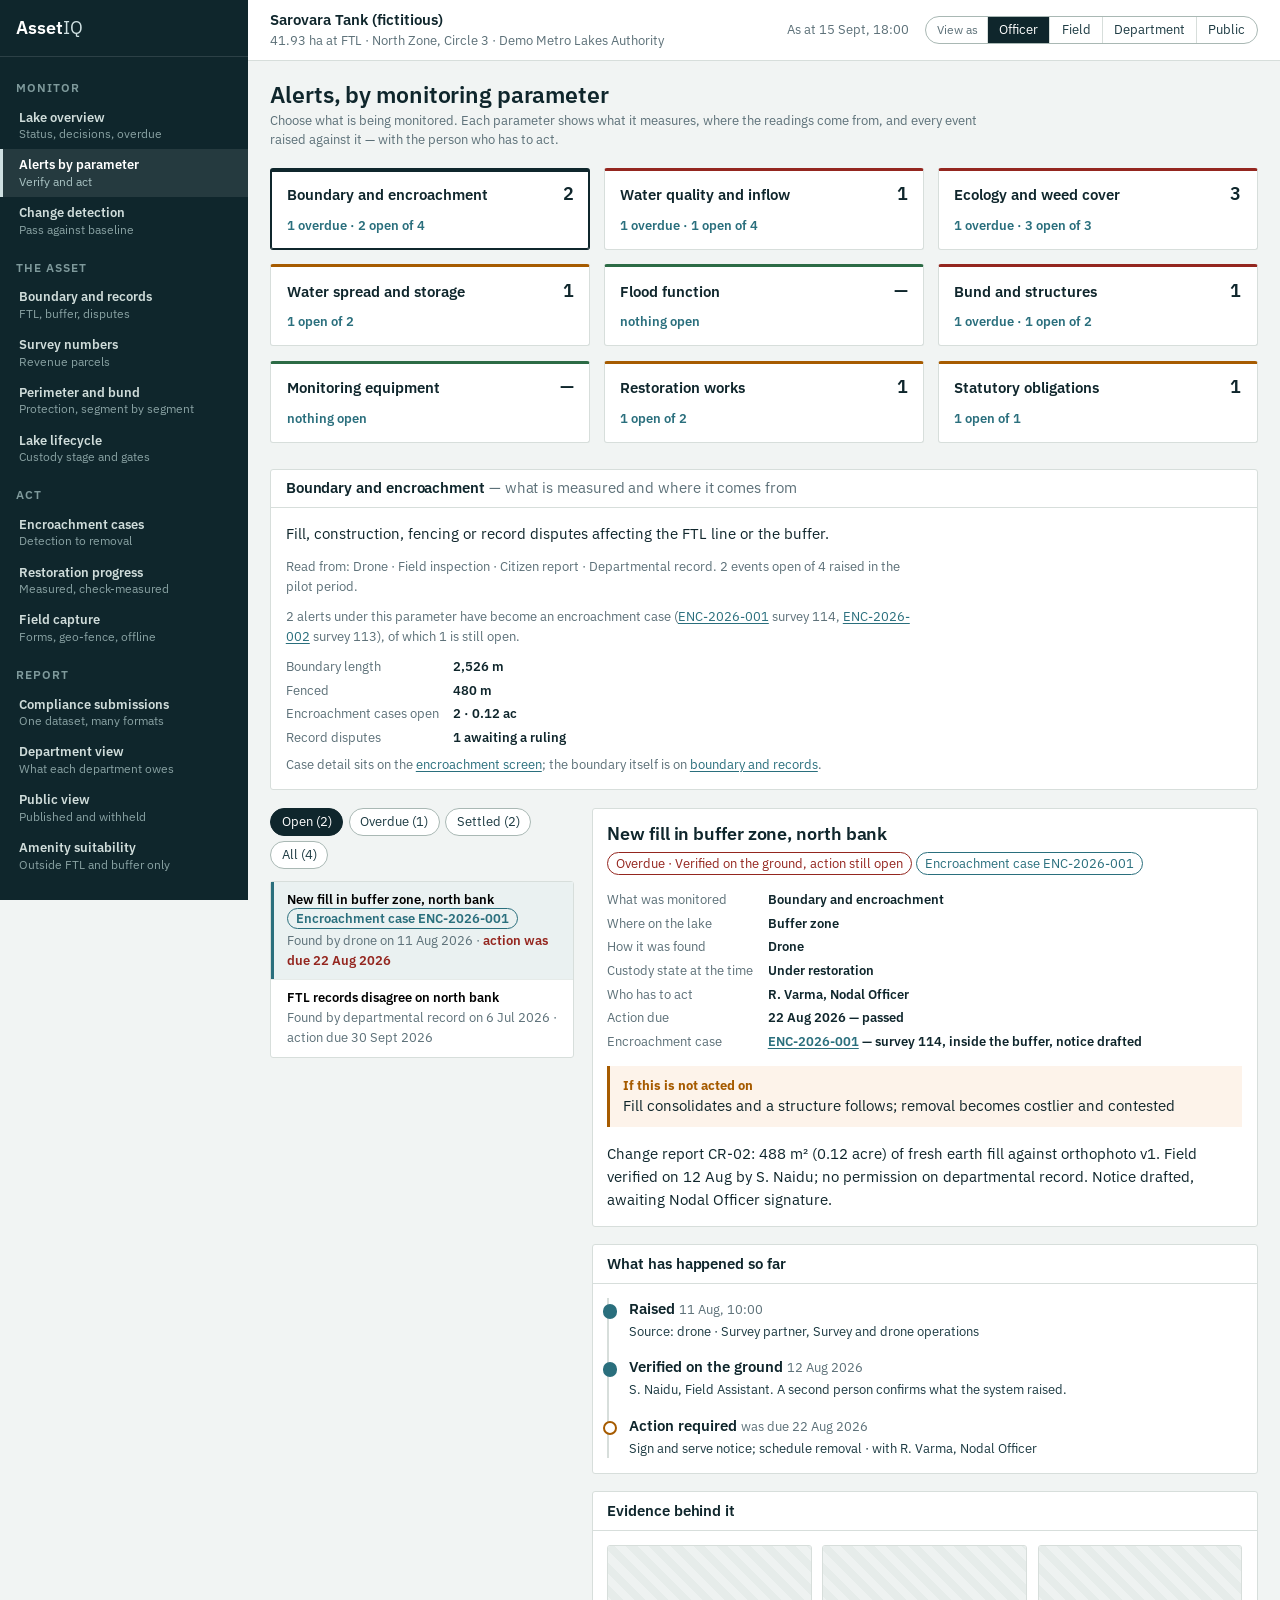
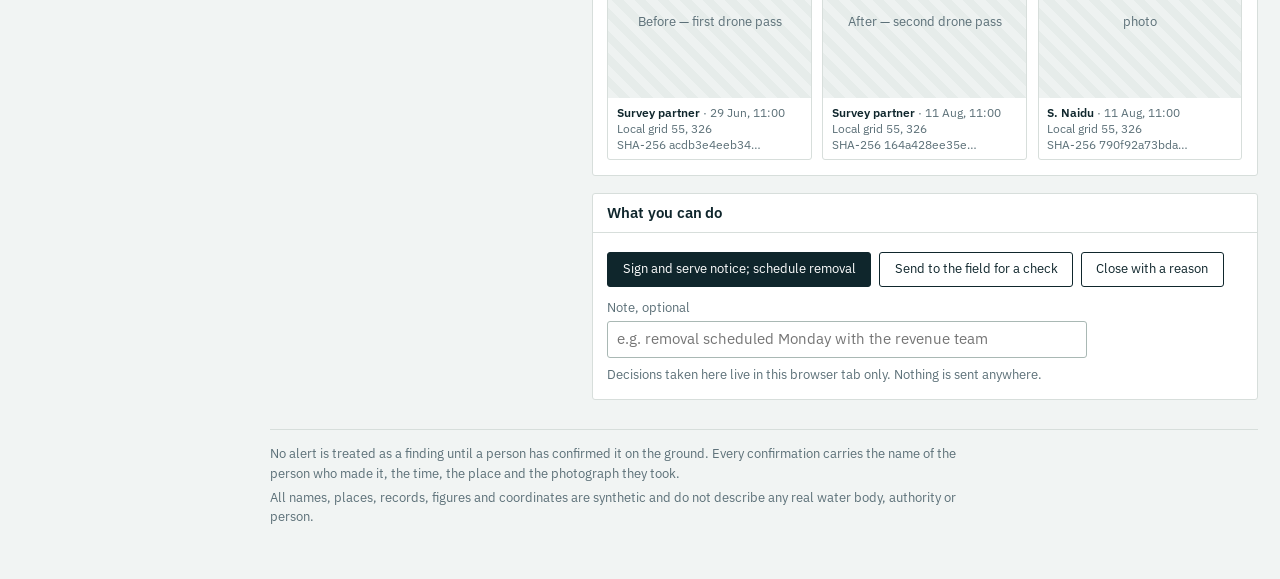
==== commit 8f97a802: "Add files via upload" ====
--- a/alerts.html
+++ b/alerts.html
@@ -54,6 +54,14 @@
   const all = () => data.events.map(AIQ.withAction);
   const userName = id => { const u = data.users.find(u => u.id === id); return u ? `${u.name}, ${u.role}` : (id || "—"); };
   const late = e => AIQ.isLate(e, asOf);
+  /* an encroachment is not a parameter of its own — it is what a boundary or an
+     ecology alert becomes once a case is opened against a survey number. The tag
+     makes that visible on the list without inventing a tenth parameter. */
+  const caseOf = e => (data.encroachment_cases || []).find(c => c.event === e.id);
+  const encTag = e => {
+    const c = caseOf(e);
+    return c ? ` <span class="badge info">Encroachment case ${c.id}</span>` : "";
+  };
   /* sources a field visit can actually confirm; a filing deadline is not one of them */
   const FIELD_CHECKABLE = ["drone", "satellite", "in_situ_sensor", "citizen_report", "field_inspection", "laboratory"];
 
@@ -173,11 +181,21 @@
         <dt>Surplus weir</dt><dd>Operating; inspected after the July rain</dd></dl>`;
     }
 
+    const cases = inParam().map(caseOf).filter(Boolean);
+    const openCases = cases.filter(c => c.stage !== "Closed");
+    const encLine = cases.length
+      ? `<p class="wire-note">${cases.length} alert${cases.length > 1 ? "s" : ""} under this parameter
+           ${cases.length > 1 ? "have" : "has"} become an encroachment case
+           (${cases.map(c => `<a href="encroachment.html#${c.id}">${c.id}</a> survey ${c.survey_no}`).join(", ")})${
+           openCases.length ? `, of which ${openCases.length} ${openCases.length > 1 ? "are" : "is"} still open` : ", all closed"}.</p>`
+      : "";
+
     box.innerHTML = `<h2>${p.name} <span class="n">— what is measured and where it comes from</span></h2>
       <div class="body">
         <p>${p.what}.</p>
         <p class="wire-note">Read from: ${(p.sources || []).join(" · ")}.
           ${h.open ? `${h.open} event${h.open > 1 ? "s" : ""} open` : "Nothing open"} of ${h.total} raised in the pilot period.</p>
+        ${encLine}
         ${extra}
       </div>`;
   }
@@ -209,7 +227,7 @@
     if (!rows.some(e => e.id === current)) current = rows[0].id;
     el.innerHTML = rows.map(e => `
       <li><button type="button" data-id="${e.id}" aria-current="${e.id === current}">
-        <span class="t">${e.title}</span>
+        <span class="t">${e.title}${encTag(e)}</span>
         <span class="m">Found by ${AIQ.source(e.evidence_source).toLowerCase()} on ${AIQ.date(e.raised_at)}${
           e.deadline ? ` · <span class="${late(e) ? "late" : ""}">action ${late(e) ? "was due" : "due"} ${AIQ.date(e.deadline)}</span>` : ""}</span>
       </button></li>`).join("");
@@ -302,7 +320,7 @@
       <div class="panel"><div class="body">
         <h2 style="font-size:var(--step-1)">${e.title}</h2>
         <p class="sub" style="margin-bottom:0.9rem">
-          <span class="badge ${badge}">${late(e) ? "Overdue · " : ""}${stateLabel(e)}</span>
+          <span class="badge ${badge}">${late(e) ? "Overdue · " : ""}${stateLabel(e)}</span>${encTag(e)}
         </p>
         <dl class="kv" style="margin-bottom:0.9rem">
           <dt>What was monitored</dt><dd>${AIQ.param(data, e.parameter).name}</dd>
@@ -311,7 +329,8 @@
           <dt>Custody state at the time</dt><dd>${AIQ.custody(e.custody_state)}</dd>
           <dt>Who has to act</dt><dd>${userName(e.owner)}</dd>
           ${e.deadline ? `<dt>Action due</dt><dd>${AIQ.date(e.deadline)}${late(e) ? " — passed" : ""}</dd>` : ""}
-          ${enc ? `<dt>Survey number</dt><dd><a href="encroachment.html#${enc.id}">${enc.survey_no}, case ${enc.id}</a></dd>` : ""}
+          ${enc ? `<dt>Encroachment case</dt><dd><a href="encroachment.html#${enc.id}">${enc.id}</a> — survey ${enc.survey_no}, ${
+            enc.inside_ftl ? "inside the FTL line" : "inside the buffer"}, ${enc.stage.toLowerCase()}</dd>` : ""}
         </dl>
         ${e.consequence_if_not_acted === "—" ? "" : `<div class="consequence">
           <strong>${AIQ.isOpen(e) ? "If this is not acted on" : "Why it was raised"}</strong>
--- a/assets/css/aiq.css
+++ b/assets/css/aiq.css
@@ -184,6 +184,24 @@
 .events .meta { color: var(--slate); font-size: var(--step--1); margin: 0.1rem 0 0; max-width: none; }
 .events .late { color: var(--red); font-weight: 600; }
 .events .owner { color: var(--ink-soft); }
+/* decision queue — each item is an act waiting on a person, not a notification */
+.panel.decisions { border-left: 3px solid var(--amber); }
+.panel.decisions ol { list-style: none; margin: 0; padding: 0; counter-reset: dq; }
+.panel.decisions li { display: flex; gap: 0.6rem; padding: 0.7rem 0; border-top: 1px solid var(--line-2); }
+.panel.decisions li:first-child { border-top: 0; padding-top: 0; }
+.panel.decisions li:last-child { padding-bottom: 0; }
+.panel.decisions li::before {
+  counter-increment: dq; content: counter(dq);
+  flex: 0 0 1.35rem; height: 1.35rem; border-radius: 50%; margin-top: 0.1rem;
+  background: var(--amber-tint); color: var(--amber); border: 1px solid var(--amber);
+  font-size: var(--step--1); font-weight: 600; text-align: center; line-height: 1.3rem;
+}
+.panel.decisions .ask { font-weight: 600; margin: 0 0 0.12rem; line-height: 1.3; }
+.panel.decisions .ask .badge { vertical-align: 0.08em; font-weight: 400; }
+.panel.decisions .what { margin: 0 0 0.12rem; font-size: var(--step--1); color: var(--ink-soft); max-width: none; }
+.panel.decisions .why { margin: 0; font-size: var(--step--1); color: var(--slate); max-width: none; }
+.panel.decisions .who { margin: 0.2rem 0 0; font-size: var(--step--1); color: var(--slate); max-width: none; }
+
 ul.plain { list-style: none; margin: 0; padding: 0; }
 ul.plain li + li { margin-top: 0.55rem; }
 ul.bul { margin: 0 0 0.8em; padding-left: 1.1rem; }
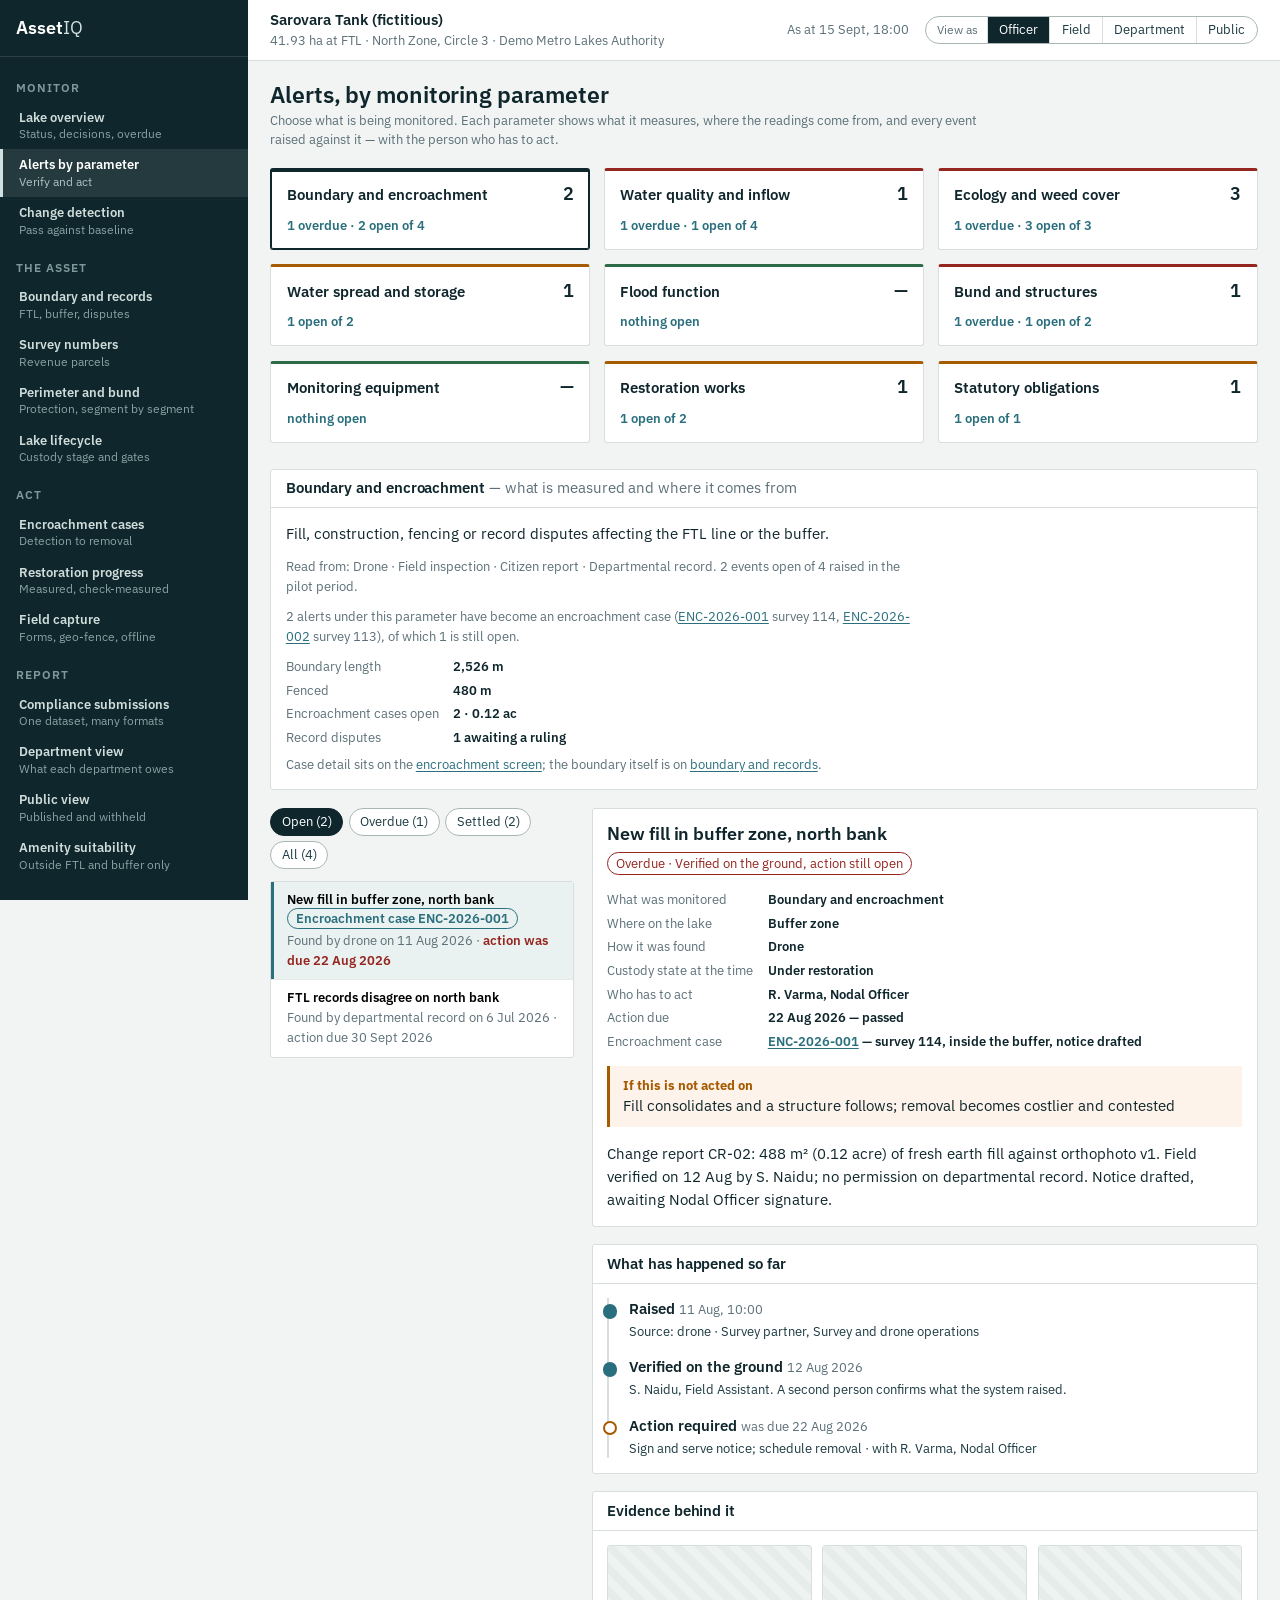
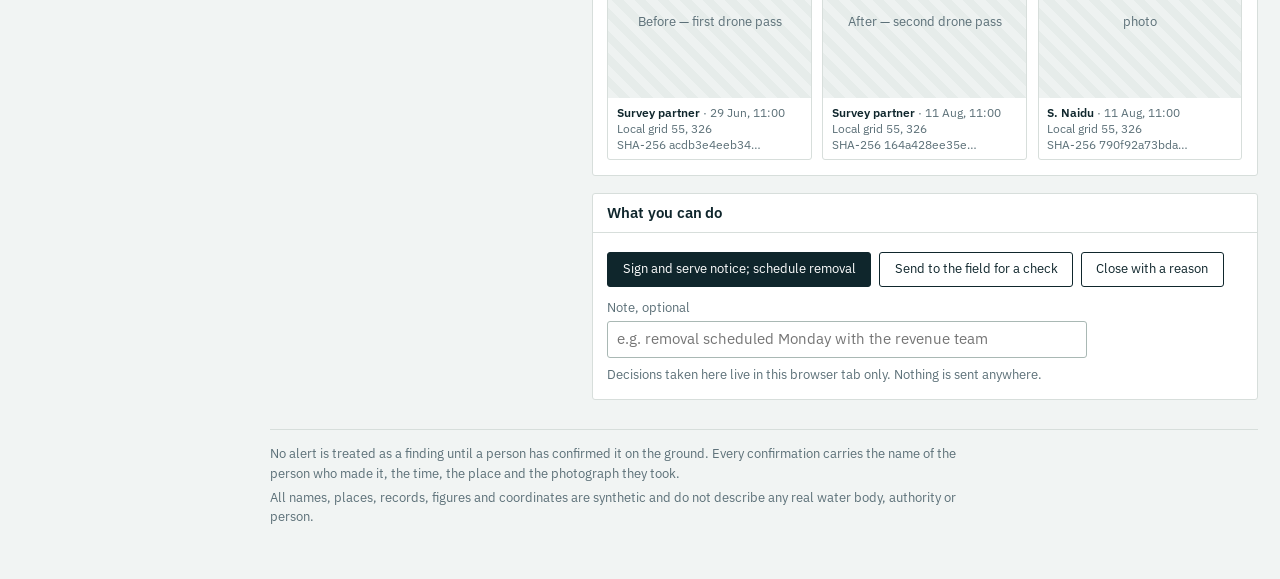
==== commit 2fdbd33a: "Add files via upload" ====
--- a/alerts.html
+++ b/alerts.html
@@ -320,7 +320,7 @@
       <div class="panel"><div class="body">
         <h2 style="font-size:var(--step-1)">${e.title}</h2>
         <p class="sub" style="margin-bottom:0.9rem">
-          <span class="badge ${badge}">${late(e) ? "Overdue · " : ""}${stateLabel(e)}</span>${encTag(e)}
+          <span class="badge ${badge}">${late(e) ? "Overdue · " : ""}${stateLabel(e)}</span>
         </p>
         <dl class="kv" style="margin-bottom:0.9rem">
           <dt>What was monitored</dt><dd>${AIQ.param(data, e.parameter).name}</dd>
--- a/assets/css/aiq.css
+++ b/assets/css/aiq.css
@@ -370,7 +370,9 @@
 .stat:first-child { border-left: 0; }
 .stat dt { color: var(--slate); font-size: var(--step--1); }
 .stat dd { margin: 0.1rem 0 0; font-size: var(--step-1); font-weight: 600; }
-.stat dd small { font-size: var(--step--1); font-weight: 400; color: var(--slate); }
+/* the qualifier sits on its own line: inline, it wraps wherever it runs out of
+   room and orphans a unit ("480 m of 2,526 / m") */
+.stat dd small { display: block; font-size: var(--step--1); font-weight: 400; color: var(--slate); line-height: 1.3; }
 
 .pill-row { display: flex; flex-wrap: wrap; gap: 0.35rem; margin: 0.3rem 0 0; }
 .pill { font-size: var(--step--2); border: 1px solid var(--line); border-radius: 999px; padding: 0.05rem 0.5rem; color: var(--slate); }
